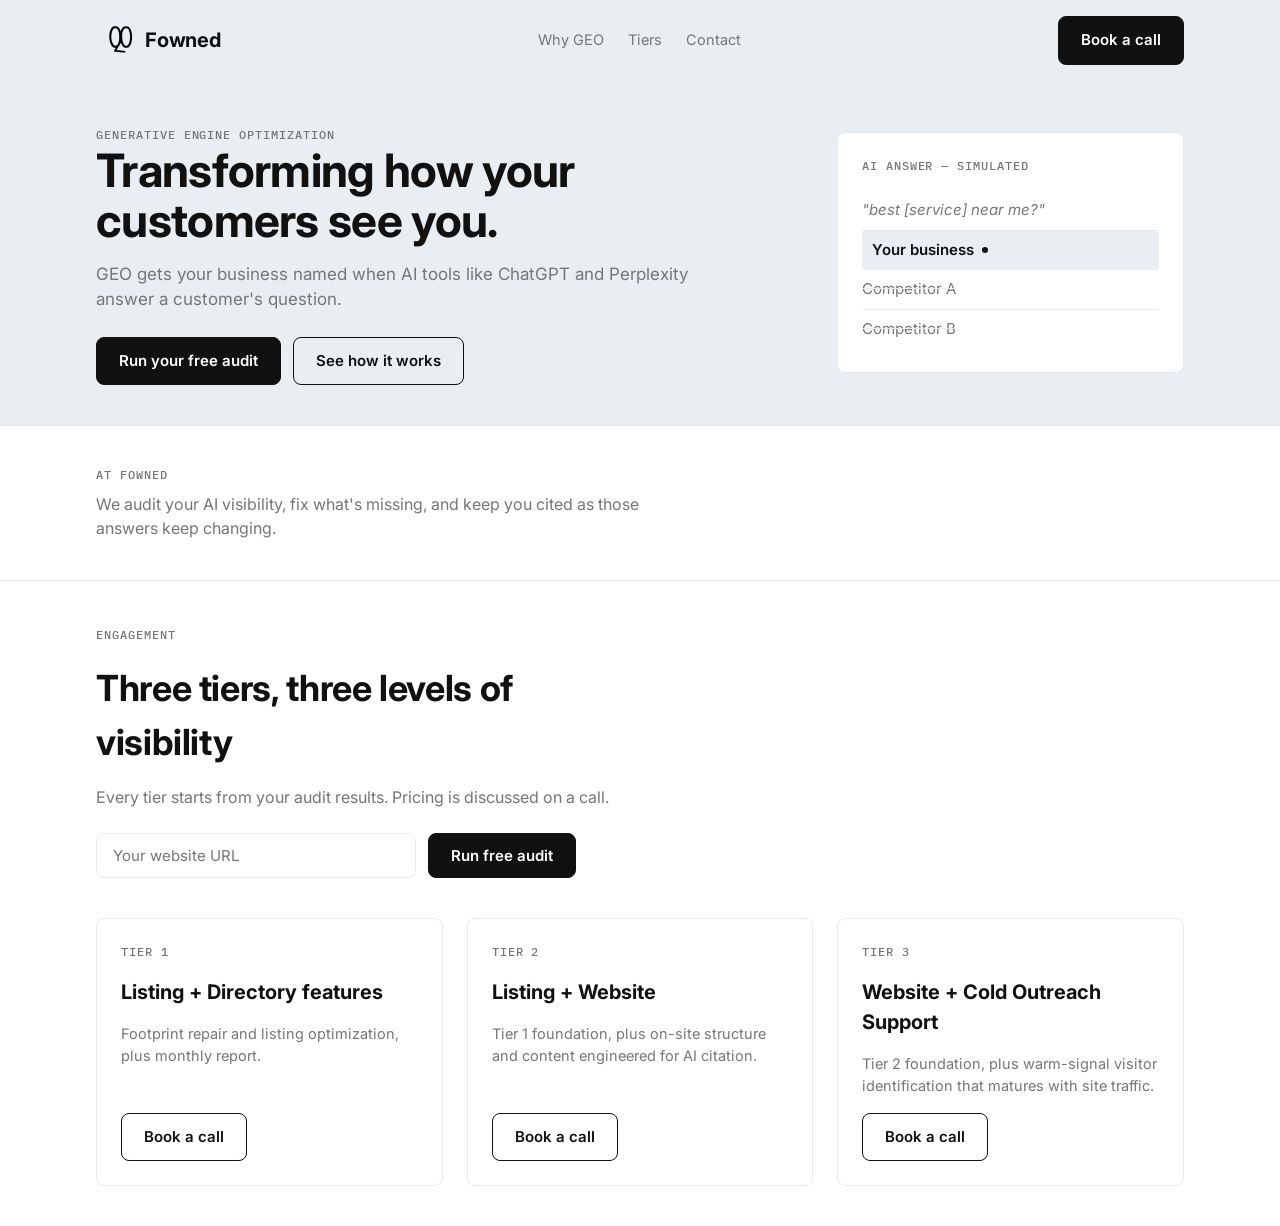
==== index.html @ 78d2b056 "Initial Fowned landing page build" ====
<!DOCTYPE html>
<html lang="en">
<head>
  <meta charset="UTF-8">
  <meta name="viewport" content="width=device-width, initial-scale=1.0">
  <title>Fowned — Transforming How Your Customers See You</title>

  <!-- Fonts: Inter does almost everything, Plex Mono is only for the
       small uppercase labels (see .label class in style.css) -->
  <link rel="preconnect" href="https://fonts.googleapis.com">
  <link href="https://fonts.googleapis.com/css2?family=Inter:wght@400;500;600;700&family=IBM+Plex+Mono:wght@500&display=swap" rel="stylesheet">

  <link rel="stylesheet" href="css/style.css">
</head>
<body>

  <!-- ==========================================================
       LOADING SCREEN
       Removed automatically by js/main.js once the page is ready.
       Replace the SVG below with your real logo file whenever you
       have it exported — for now it's a simple placeholder glasses
       mark matching the LinkedIn logo's line-art style.
       ========================================================== -->
  <div id="loader">
    <div class="loader-mark">
      <span class="logo-mark">
        <img src="images/fowned_logo.svg" alt="Fowned logo">
      </span>
    </div>
  </div>

  <!-- ==========================================================
       TOP BANNER = header/nav + hero, both on the blush background
       so it reads as one continuous band (like the LinkedIn cover).
       ========================================================== -->
  <div id="top-banner">

    <header>
      <div class="container">
        <nav>
          <div class="logo">
            <span class="logo-mark">
              <img src="images/fowned_logo.svg" alt="Fowned logo">
            </span>
            <span>Fowned</span>
          </div>

          <div class="nav-links">
            <a href="#why">Why GEO</a>
            <a href="#tiers">Tiers</a>
            <a href="#contact">Contact</a>
          </div>

          <a href="#audit" class="btn btn-primary">Book a call</a>
        </nav>
      </div>
    </header>

    <section id="banner">
      <div class="container">
        <div class="banner-grid">
    
          <div class="banner-inner">
            <span class="label">Generative Engine Optimization</span>
            <h1>Transforming how your customers see you.</h1>
            <p class="sub">
              GEO gets your business named when AI tools like ChatGPT and Perplexity
              answer a customer's question.
            </p>
    
            <div class="banner-ctas">
              <a href="#audit" class="btn btn-primary">Run your free audit</a>
              <a href="#why" class="btn btn-secondary">See how it works</a>
            </div>
          </div>
    
          <div class="banner-graphic">
            <div class="geo-card">
              <span class="label">AI answer — simulated</span>
              <p class="geo-line geo-query">"best [service] near me?"</p>
              <p class="geo-line geo-cited">Your business <span class="dot-blink"></span></p>
              <p class="geo-line geo-muted">Competitor A</p>
              <p class="geo-line geo-muted">Competitor B</p>
            </div>
          </div>
    
        </div>
      </div>
    </section>

  </div>
  <section id="what-we-do">
    <div class="container">
      <span class="label">At Fowned</span>
      <p>We audit your AI visibility, fix what's missing, and keep you cited as those answers keep changing.</p>
    </div>
  </section>
  <!-- end #top-banner -->

  <!-- Everything else (why-section, tiers, audit, FAQ, footer) goes here.
       Build it the same way: a <section id="..."> with a .container inside,
       styled with the same variables from style.css. -->

  <script src="js/main.js"></script>
</body>
</html>
<section id="tiers">
  <div class="container">

    <div class="section-head">
      <span class="label">Engagement</span>
      <h2>Three tiers, three levels of visibility</h2>
      <p class="sub">Every tier starts from your audit results. Pricing is discussed on a call.</p>
      <form class="audit-inline" onsubmit="event.preventDefault();">
        <input type="url" placeholder="Your website URL" required>
        <button type="submit" class="btn btn-primary">Run free audit</button>
      </form>
    </div>

    <div class="tier-grid">

      <div class="tier-card">
        <span class="label">Tier 1</span>
        <h3>Listing + Directory features</h3>
        <p>Footprint repair and listing optimization, plus monthly report.</p>
        <a href="#" class="btn btn-secondary">Book a call</a>
      </div>

      <div class="tier-card">
        <span class="label">Tier 2</span>
        <h3>Listing + Website</h3>
        <p>Tier 1 foundation, plus on-site structure and content engineered for AI citation.</p>
        <a href="#" class="btn btn-secondary">Book a call</a>
      </div>

      <div class="tier-card">
        <span class="label">Tier 3</span>
        <h3>Website + Cold Outreach Support</h3>
        <p>Tier 2 foundation, plus warm-signal visitor identification that matures with site traffic.</p>
        <a href="#" class="btn btn-secondary">Book a call</a>
      </div>

    </div>
  </div>
</section>
---- css/style.css ----
/* ==========================================================================
   FOWNED — DESIGN SYSTEM
   Edit the values in :root and the whole site updates. Don't hardcode
   colors/fonts anywhere else below — always reference these variables.
   ========================================================================== */

:root {
  /* --- Colors (5 total, on purpose — keep it this lean) --- */
  --color-black: #111111;       /* text, wordmark, buttons */
  --color-white: #ffffff;       /* primary background */
  --color-gray: #767676;        /* secondary/body-dim text */
  --color-hairline: #eaeaea;    /* borders, dividers, subtle fills */
  --color-blush: #e8eef2;       /* soft section background — matches the LinkedIn banner */

  /* --- Fonts ---
     Loaded via Google Fonts <link> in index.html <head>.
     Inter does all the work. Plex Mono is ONLY for tiny uppercase labels. */
  --font-sans: 'Inter', -apple-system, BlinkMacSystemFont, sans-serif;
  --font-mono: 'IBM Plex Mono', ui-monospace, monospace;

  /* --- Spacing scale — pick from these, don't invent new numbers --- */
  --space-xs: 16px;
  --space-sm: 24px;
  --space-md: 40px;
  --space-lg: 64px;
  --space-xl: 96px;

  /* --- Radius — one value, used everywhere --- */
  --radius: 8px;
}

/* ==========================================================================
   RESET / BASE
   ========================================================================== */

* {
  margin: 0;
  padding: 0;
  box-sizing: border-box;
}

html {
  scroll-behavior: smooth;
}

body {
  font-family: var(--font-sans);
  color: var(--color-black);
  background: var(--color-white);
  line-height: 1.5;
  -webkit-font-smoothing: antialiased;
}

a {
  color: inherit;
  text-decoration: none;
}

img {
  max-width: 100%;
  display: block;
}

.container {
  max-width: 1120px;
  margin: 0 auto;
  padding: 0 var(--space-xs);
}

/* Small uppercase mono label — use for eyebrows/tags only, never body text */
.label {
  font-family: var(--font-mono);
  font-size: 12px;
  font-weight: 500;
  text-transform: uppercase;
  letter-spacing: 0.08em;
  color: var(--color-gray);
}

.btn {
  display: inline-flex;
  align-items: center;
  gap: 8px;
  font-family: var(--font-sans);
  font-weight: 600;
  font-size: 15px;
  padding: 12px 22px;
  border-radius: var(--radius);
  border: 1px solid var(--color-black);
  cursor: pointer;
  transition: background 0.15s ease, color 0.15s ease;
}

.btn-primary {
  background: var(--color-black);
  color: var(--color-white);
}
.btn-primary:hover {
  background: #2a2a2a;
}

.btn-secondary {
  background: transparent;
  color: var(--color-black);
}
.btn-secondary:hover {
  background: var(--color-hairline);
}

/* ==========================================================================
   LOADING SCREEN
   Full-screen overlay shown on first paint, removed once the page (and a
   minimum display time) have both finished. See js/main.js for the timing
   logic — edit MIN_DISPLAY_MS there to make it longer/shorter.
   ========================================================================== */

#loader {
  position: fixed;
  inset: 0;
  z-index: 999;
  display: flex;
  align-items: center;
  justify-content: center;
  background: var(--color-white);
  transition: opacity 0.5s ease, visibility 0.5s ease;
}

/* Added by JS once loading is done — fades the whole screen out */
#loader.is-hidden {
  opacity: 0;
  visibility: hidden;
  pointer-events: none;
}

.loader-mark {
  width: 100px;
  height: 100px;
  /* subtle pulse while it's on screen */
  animation: pulse 1.1s ease-in-out infinite;
}

.loader-mark svg {
  width: 100%;
  height: 100%;
  stroke: var(--color-black);
}

@keyframes pulse {
  0%, 100% { opacity: 1; transform: scale(1); }
  50% { opacity: 0.55; transform: scale(0.92); }
}

@media (prefers-reduced-motion: reduce) {
  .loader-mark { animation: none; }
}


/* Header/top banner section */
#top-banner {
  background: var(--color-blush);
}

header {
  padding: var(--space-xs) 0;
}

nav {
  display: flex;
  align-items: center;
  justify-content: space-between;
}

.logo {
  display: flex;
  align-items: center;
  gap: 1px;
  font-weight: 700;
  font-size: 20px;
  letter-spacing: -0.01em;
}

.logo-mark {
  width: 48px;
  height: 48px;
}
.logo-mark svg {
  width: 100%;
  height: 100%;
  stroke: var(--color-black);
}
.logo-mark img {
  width: 100%;
  height: 100%;
  object-fit: contain;
}

.nav-links {
  display: flex;
  align-items: center;
  gap: var(--space-sm);
  font-size: 14.5px;
  color: var(--color-gray);
}

.nav-links a:hover {
  color: var(--color-black);
}

/* Hide nav links + show a hamburger below this width.
   No hamburger behavior wired up yet — that's a good next step
   once this section is in place. */
@media (max-width: 760px) {
  .nav-links { display: none; }
}

/* ==========================================================================
   BANNER / HERO
   The main "cover" area — blush background continues from the header,
   this is the section people see first.
   ========================================================================== */

   #banner {
    padding: var(--space-md) 0 var(--space-md);
  }
  
  .banner-grid {
    display: grid;
    grid-template-columns: 1.3fr 0.7fr;
    gap: var(--space-xl);
    align-items: center;
  }
  
  #banner h1 {
    font-size: clamp(32px, 4.5vw, 46px);
    font-weight: 700;
    line-height: 1.1;
    letter-spacing: -0.015em;
    margin-bottom: var(--space-xs);
  }
  
  #banner .sub {
    font-size: 17px;
    color: var(--color-gray);
    margin-bottom: var(--space-sm);
  }

  #what-we-do {
    padding: var(--space-md) 0;
    border-top: 1px solid var(--color-hairline);
    border-bottom: 1px solid var(--color-hairline);
  }
  
  #what-we-do .label {
    display: block;
    margin-bottom: 8px;
  }
  
  #what-we-do p {
    font-size: 16px;
    color: var(--color-gray);
    max-width: 560px;
  }
  
  .banner-ctas {
    display: flex;
    gap: 12px;
    flex-wrap: wrap;
  }
  
  /* --- Graphic placeholder --- */
  .geo-card {
    background: var(--color-white);
    border: 1px solid var(--color-hairline);
    border-radius: var(--radius);
    padding: var(--space-sm);
  }
  
  .geo-card .label {
    display: block;
    margin-bottom: var(--space-xs);
  }
  
  .geo-line {
    font-size: 15px;
    padding: 8px 0;
    border-bottom: 1px solid var(--color-hairline);
  }
  .geo-line:last-child {
    border-bottom: none;
  }
  
  .geo-query {
    color: var(--color-gray);
    font-style: italic;
  }
  
  .geo-cited {
    font-weight: 600;
    background: var(--color-blush);
    padding: 8px 10px;
    border-radius: 4px;
    display: flex;
    align-items: center;
    gap: 8px;
  }
  
  .geo-muted {
    color: var(--color-gray);
    text-decoration: line-through;
    text-decoration-color: var(--color-hairline);
  }
  
  .dot-blink {
    width: 6px;
    height: 6px;
    border-radius: 50%;
    background: var(--color-black);
    animation: blink 1.4s ease-in-out infinite;
  }
  
  @keyframes blink {
    0%, 100% { opacity: 1; }
    50% { opacity: 0.25; }
  }
  
  @media (prefers-reduced-motion: reduce) {
    .dot-blink { animation: none; }
  }
  
  /* Stack to one column, graphic below text, on smaller screens */
  @media (max-width: 940px) {
    .banner-grid {
      grid-template-columns: 1fr;
    }
  }
  
  @media (max-width: 760px) {
    #banner { padding: var(--space-md) 0 var(--space-lg); }
  }
/* ==========================================================================
   TIERS
   ========================================================================== */

   #tiers {
    padding: var(--space-md) 0;
  }
  
  .section-head {
    max-width: 560px;
    margin-bottom: var(--space-md);
  }
  
  .section-head h2 {
    font-size: clamp(26px, 3.5vw, 36px);
    font-weight: 700;
    letter-spacing: -0.01em;
    margin: var(--space-xs) 0 var(--space-xs);
  }
  
  .section-head .sub {
    color: var(--color-gray);
    font-size: 16px;
  }

  .audit-inline {
    display: flex;
    gap: 12px;
    margin-top: var(--space-sm);
    max-width: 480px;
  }
  
  .audit-inline input {
    flex: 1;
    font-family: var(--font-sans);
    font-size: 15px;
    padding: 12px 16px;
    border: 1px solid var(--color-hairline);
    border-radius: var(--radius);
    background: var(--color-white);
    color: var(--color-black);
  }
  
  .audit-inline input::placeholder {
    color: var(--color-gray);
  }
  
  .audit-inline input:focus-visible {
    outline: 2px solid var(--color-black);
    outline-offset: 1px;
  }
  
  .audit-inline .btn {
    white-space: nowrap;
  }
  
  @media (max-width: 600px) {
    .audit-inline {
      flex-direction: column;
    }
  }
  
  .tier-grid {
    display: grid;
    grid-template-columns: repeat(3, 1fr);
    gap: var(--space-sm);
  }
  
  .tier-card {
    border: 1px solid var(--color-hairline);
    border-radius: var(--radius);
    padding: var(--space-sm);
    display: flex;
    flex-direction: column;
    gap: var(--space-xs);
  }

  .tier-card h3 {
    font-size: 20px;
    font-weight: 700;
  }
  
  .tier-card p {
    color: var(--color-gray);
    font-size: 14.5px;
    flex-grow: 1;
  }
  
  .tier-card .btn {
    align-self: flex-start;
  } 
  
  /* Stack to one column below 940px */
  @media (max-width: 940px) {
    .tier-grid {
      grid-template-columns: 1fr;
    }
  }
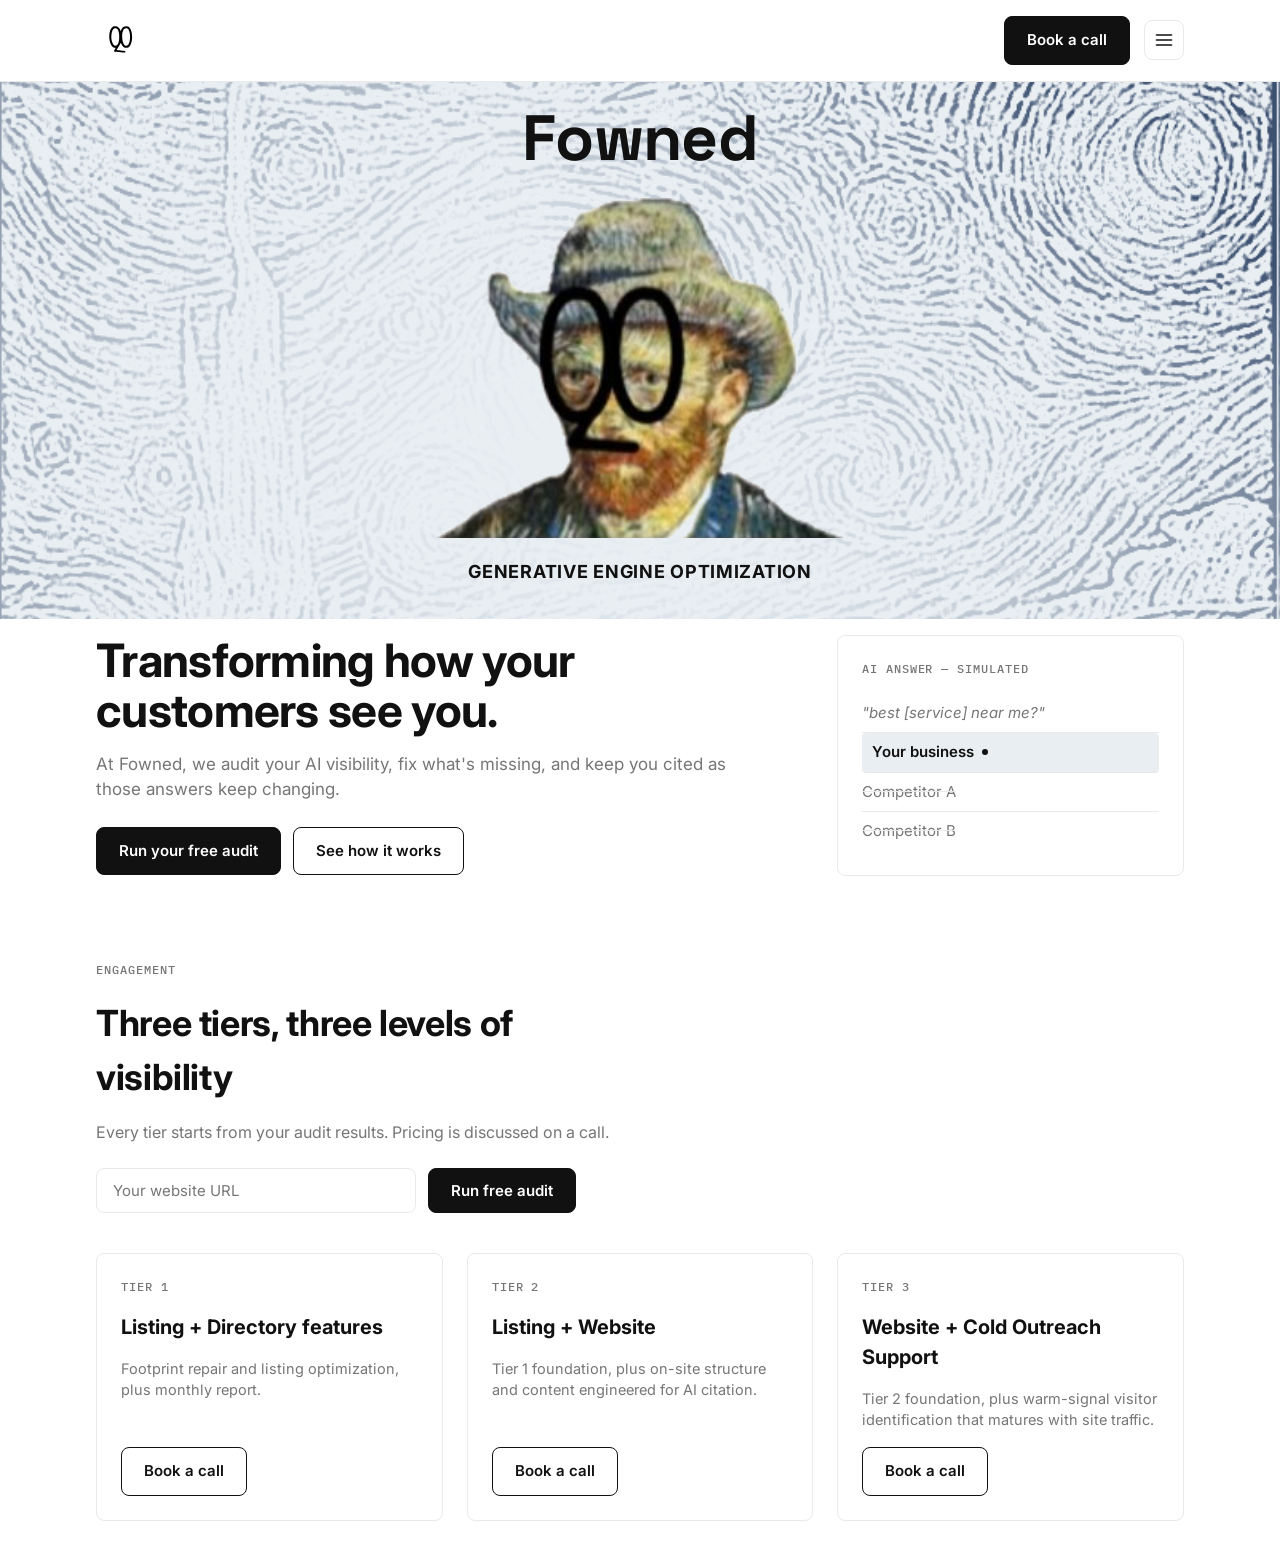
==== commit 61bd83e2: "Restructure banner: centered brand stack, hamburger nav, abstracted swirl background" ====
--- a/index.html
+++ b/index.html
@@ -8,19 +8,13 @@
   <!-- Fonts: Inter does almost everything, Plex Mono is only for the
        small uppercase labels (see .label class in style.css) -->
   <link rel="preconnect" href="https://fonts.googleapis.com">
-  <link href="https://fonts.googleapis.com/css2?family=Inter:wght@400;500;600;700&family=IBM+Plex+Mono:wght@500&display=swap" rel="stylesheet">
+  <link href="https://fonts.googleapis.com/css2?family=Inter:wght@400;500;600;700;800&family=IBM+Plex+Mono:wght@500&family=Space+Grotesk:wght@700&display=swap" rel="stylesheet">
 
   <link rel="stylesheet" href="css/style.css">
 </head>
 <body>
 
-  <!-- ==========================================================
-       LOADING SCREEN
-       Removed automatically by js/main.js once the page is ready.
-       Replace the SVG below with your real logo file whenever you
-       have it exported — for now it's a simple placeholder glasses
-       mark matching the LinkedIn logo's line-art style.
-       ========================================================== -->
+  <!-- LOADING SCREEN -->
   <div id="loader">
     <div class="loader-mark">
       <span class="logo-mark">
@@ -29,10 +23,7 @@
     </div>
   </div>
 
-  <!-- ==========================================================
-       TOP BANNER = header/nav + hero, both on the blush background
-       so it reads as one continuous band (like the LinkedIn cover).
-       ========================================================== -->
+  <!--TOP BANNER -->
   <div id="top-banner">
 
     <header>
@@ -42,64 +33,71 @@
             <span class="logo-mark">
               <img src="images/fowned_logo.svg" alt="Fowned logo">
             </span>
-            <span>Fowned</span>
           </div>
-
-          <div class="nav-links">
-            <a href="#why">Why GEO</a>
-            <a href="#tiers">Tiers</a>
-            <a href="#contact">Contact</a>
+        
+          <div class="nav-right">
+            <a href="#audit" class="btn btn-primary">Book a call</a>
+            <button class="menu-toggle" id="menuToggle" aria-label="Open menu" aria-expanded="false">
+              <svg viewBox="0 0 24 24" fill="none" xmlns="http://www.w3.org/2000/svg">
+                <line x1="3" y1="6" x2="21" y2="6" stroke="currentColor" stroke-width="2" stroke-linecap="round"/>
+                <line x1="3" y1="12" x2="21" y2="12" stroke="currentColor" stroke-width="2" stroke-linecap="round"/>
+                <line x1="3" y1="18" x2="21" y2="18" stroke="currentColor" stroke-width="2" stroke-linecap="round"/>
+              </svg>
+            </button>
           </div>
-
-          <a href="#audit" class="btn btn-primary">Book a call</a>
         </nav>
+        
+        <div class="menu-panel" id="menuPanel">
+          <a href="#why">Why GEO</a>
+          <a href="#tiers">Outcomes</a>
+          <a href="#faq">Contact</a>
+        </div>
       </div>
     </header>
 
-    <section id="banner">
-      <div class="container">
-        <div class="banner-grid">
-    
-          <div class="banner-inner">
-            <span class="label">Generative Engine Optimization</span>
-            <h1>Transforming how your customers see you.</h1>
-            <p class="sub">
-              GEO gets your business named when AI tools like ChatGPT and Perplexity
-              answer a customer's question.
-            </p>
-    
-            <div class="banner-ctas">
-              <a href="#audit" class="btn btn-primary">Run your free audit</a>
-              <a href="#why" class="btn btn-secondary">See how it works</a>
-            </div>
-          </div>
-    
-          <div class="banner-graphic">
-            <div class="geo-card">
-              <span class="label">AI answer — simulated</span>
-              <p class="geo-line geo-query">"best [service] near me?"</p>
-              <p class="geo-line geo-cited">Your business <span class="dot-blink"></span></p>
-              <p class="geo-line geo-muted">Competitor A</p>
-              <p class="geo-line geo-muted">Competitor B</p>
-            </div>
-          </div>
-    
-        </div>
+    <div class="container">
+      <div class="brand-stack">
+        <h2 class="brand-name">Fowned</h2>
+        <img src="images/fowned-portrait-transparent.png" alt="Fowned" class="brand-portrait">
+        <span class="brand-tag">Generative Engine Optimization</span>
       </div>
-    </section>
+    </div>
 
   </div>
-  <section id="what-we-do">
+
+  <section id="banner">
     <div class="container">
-      <span class="label">At Fowned</span>
-      <p>We audit your AI visibility, fix what's missing, and keep you cited as those answers keep changing.</p>
+      <div class="banner-grid">
+  
+        <div class="banner-inner">
+          <h1>Transforming how your customers see you.</h1>
+          <p class="sub">
+            At Fowned, we audit your AI visibility, fix what's missing, and keep you cited as those answers keep changing.
+          </p>
+  
+          <div class="banner-ctas">
+            <a href="#audit" class="btn btn-primary">Run your free audit</a>
+            <a href="#why" class="btn btn-secondary">See how it works</a>
+          </div>
+        </div>
+  
+        <div class="banner-graphic">
+          <div class="geo-card">
+            <span class="label">AI answer — simulated</span>
+            <p class="geo-line geo-query">"best [service] near me?"</p>
+            <p class="geo-line geo-cited">Your business <span class="dot-blink"></span></p>
+            <p class="geo-line geo-muted">Competitor A</p>
+            <p class="geo-line geo-muted">Competitor B</p>
+          </div>
+        </div>
+  
+      </div>
     </div>
   </section>
+
   <!-- end #top-banner -->
 
-  <!-- Everything else (why-section, tiers, audit, FAQ, footer) goes here.
-       Build it the same way: a <section id="..."> with a .container inside,
-       styled with the same variables from style.css. -->
+  <!-- Everything else (why-section, tiers, audit, FAQ, footer) -->
 
   <script src="js/main.js"></script>
 </body>
--- a/css/style.css
+++ b/css/style.css
@@ -157,17 +157,26 @@
 
 /* Header/top banner section */
 #top-banner {
-  background: var(--color-blush);
-}
+  background: var(--color-blush) url('../images/starry-lineart-final.png') center top / cover no-repeat;
+  position: relative;
+  overflow: hidden;
+}
+
 
 header {
+  position: sticky;
+  top: 0;
+  z-index: 100;
+  background: var(--color-white);
   padding: var(--space-xs) 0;
+  border-bottom: 1px solid var(--color-hairline);
 }
 
 nav {
   display: flex;
   align-items: center;
   justify-content: space-between;
+  flex-wrap: nowrap;
 }
 
 .logo {
@@ -194,23 +203,53 @@
   object-fit: contain;
 }
 
-.nav-links {
+.nav-right {
   display: flex;
   align-items: center;
-  gap: var(--space-sm);
-  font-size: 14.5px;
-  color: var(--color-gray);
-}
-
-.nav-links a:hover {
+  gap: 14px;
+}
+
+.menu-toggle {
+  display: flex;
+  align-items: center;
+  justify-content: center;
+  width: 40px;
+  height: 40px;
+  padding: 0;
+  background: transparent;
+  border: 1px solid var(--color-hairline);
+  border-radius: var(--radius);
   color: var(--color-black);
-}
-
-/* Hide nav links + show a hamburger below this width.
-   No hamburger behavior wired up yet — that's a good next step
-   once this section is in place. */
-@media (max-width: 760px) {
-  .nav-links { display: none; }
+  cursor: pointer;
+}
+
+.menu-toggle svg {
+  width: 20px;
+  height: 20px;
+}
+
+.menu-panel {
+  display: none;
+  flex-direction: column;
+  gap: 4px;
+  padding: var(--space-xs) 0 var(--space-sm);
+  border-top: 1px solid var(--color-hairline);
+  margin-top: 4px;
+}
+
+.menu-panel.is-open {
+  display: flex;
+}
+
+.menu-panel a {
+  padding: 10px 8px;
+  font-size: 15px;
+  color: var(--color-black);
+  border-radius: 6px;
+}
+
+.menu-panel a:hover {
+  background: var(--color-hairline);
 }
 
 /* ==========================================================================
@@ -220,7 +259,7 @@
    ========================================================================== */
 
    #banner {
-    padding: var(--space-md) 0 var(--space-md);
+    padding: var(--space-xs) 0 var(--space-md);
   }
   
   .banner-grid {
@@ -265,6 +304,71 @@
     display: flex;
     gap: 12px;
     flex-wrap: wrap;
+  }
+
+  .brand-text {
+    display: flex;
+    flex-direction: column;
+    max-width: 520px;
+  }
+
+  .brand-row {
+    display: flex;
+    align-items: center;
+    justify-content: space-between;
+    padding: var(--space-lg) 0 var(--space-md);
+    overflow: hidden;
+  }
+  
+  .brand-stack {
+    display: flex;
+    flex-direction: column;
+    align-items: center;
+    text-align: center;
+    padding: var(--space-sm) 0 var(--space-sm);
+  }
+  
+  .brand-name {
+    font-family: 'Space Grotesk', sans-serif;
+    font-weight: 700;
+    font-size: clamp(48px, 5vw, 64px);
+    letter-spacing: -0.01em;
+    line-height: 1;
+    color: var(--color-black);
+    margin: 0 0 28px;
+  }
+  
+  .brand-portrait {
+    height: clamp(240px, 28vw, 340px);
+    width: auto;
+    display: block;
+    margin-bottom: 20px;
+  }
+  
+  .brand-tag {
+    font-family: var(--font-sans);
+    font-weight: 700;
+    font-size: 18px;
+    text-transform: uppercase;
+    letter-spacing: 0.04em;
+    color: var(--color-black);
+    margin-bottom: 10px;
+  }
+  
+  .brand-sub {
+    font-size: 14.5px;
+    font-weight: 400;
+    line-height: 1.6;
+    color: var(--color-gray);
+    max-width: 460px;
+  }
+  
+  @media (max-width: 760px) {
+    .brand-row {
+      flex-direction: column;
+      gap: var(--space-sm);
+      text-align: center;
+    }
   }
   
   /* --- Graphic placeholder --- */
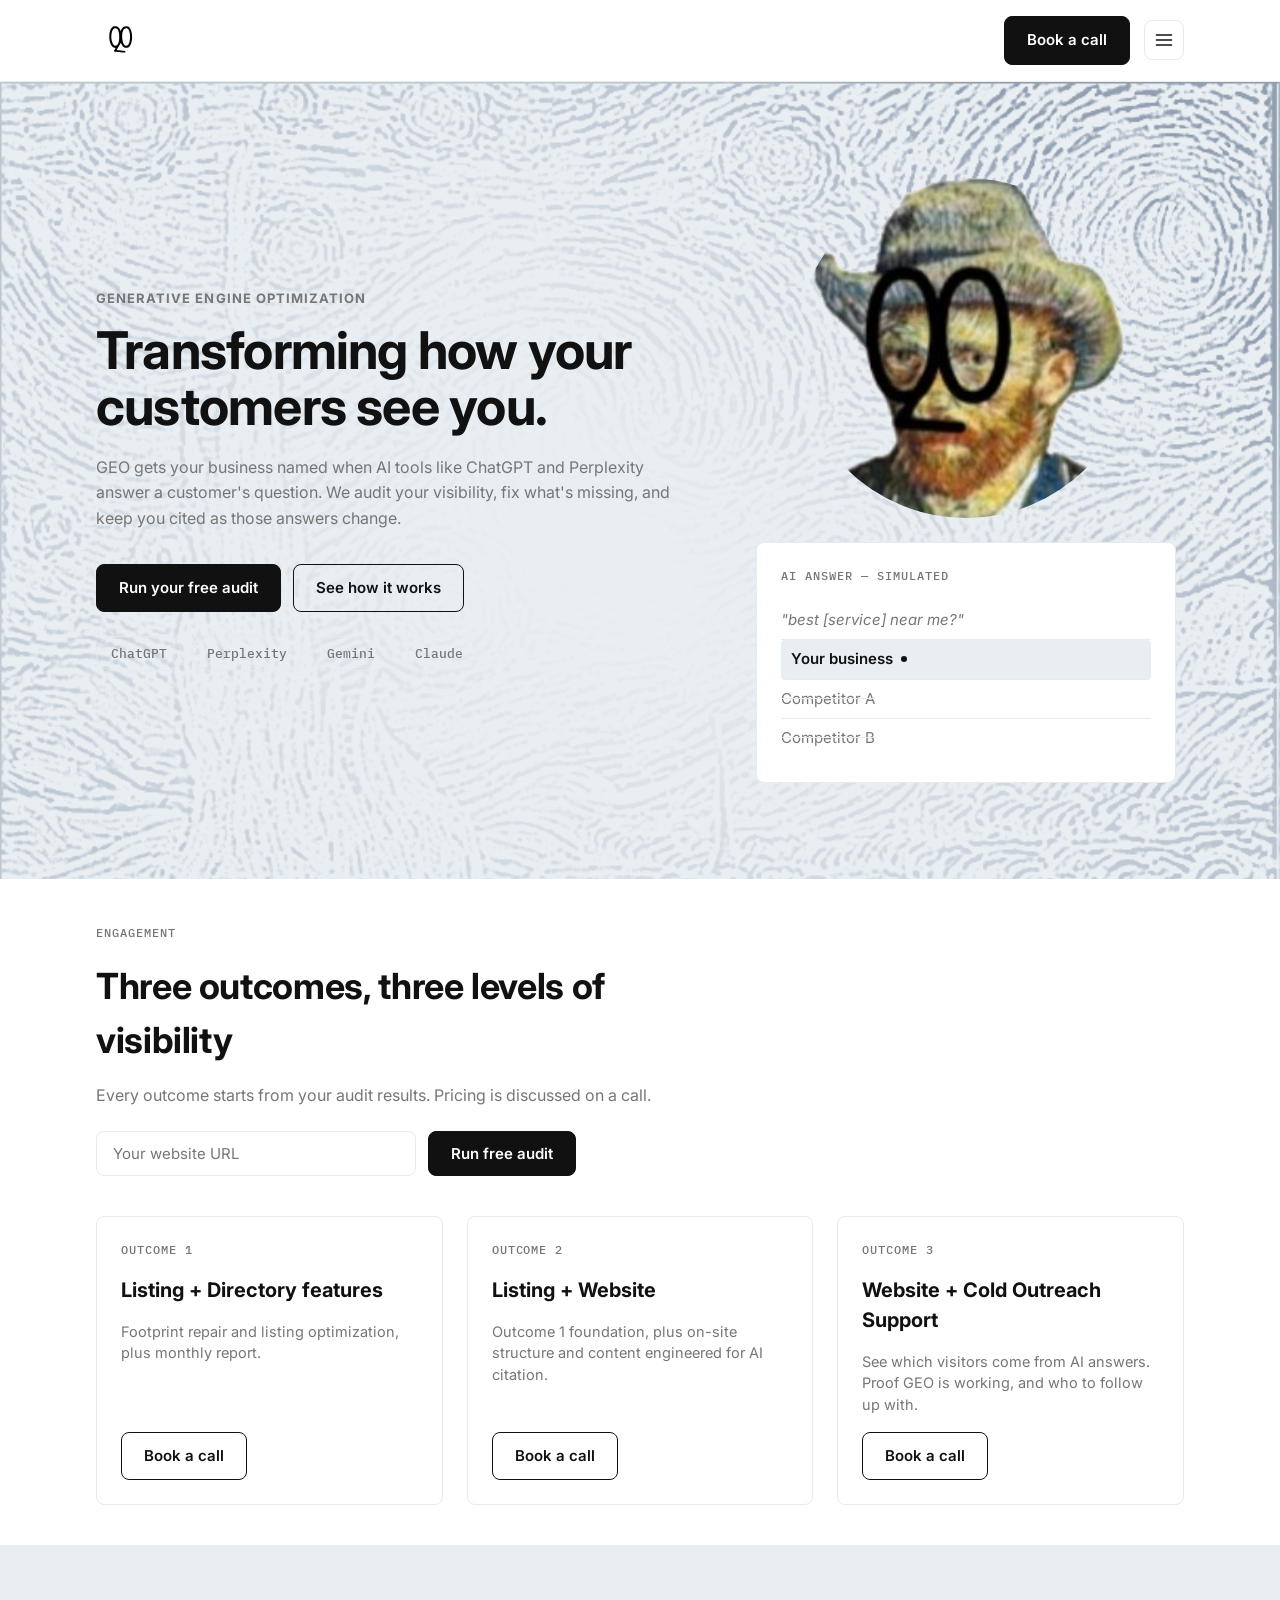
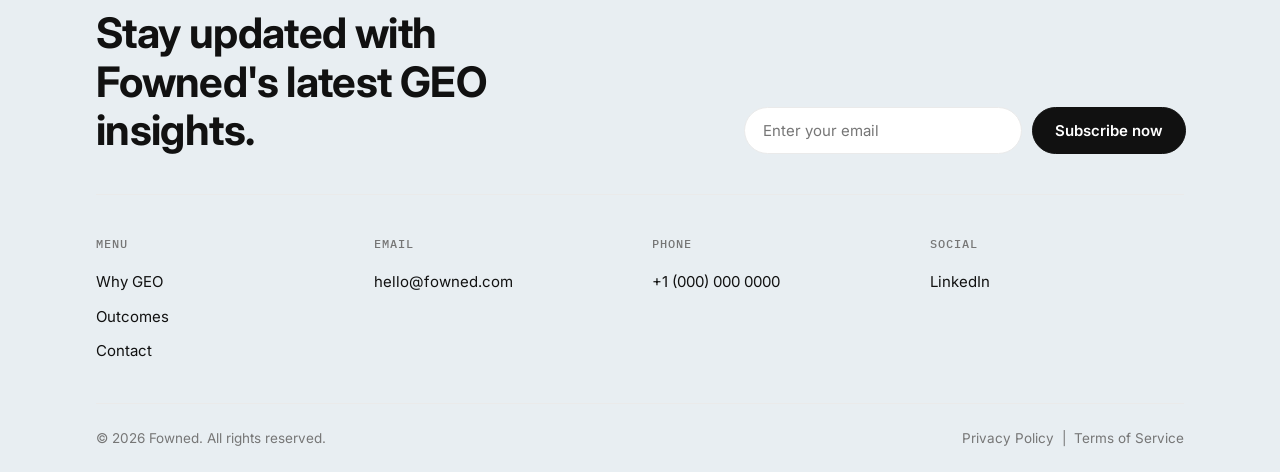
==== commit a0358ad9: "Simplify hero (single section), tone down background, update tier 3 copy, add contact section, add A" ====
--- a/index.html
+++ b/index.html
@@ -24,73 +24,59 @@
   </div>
 
   <!--TOP BANNER -->
-  <div id="top-banner">
-
-    <header>
-      <div class="container">
-        <nav>
-          <div class="logo">
-            <span class="logo-mark">
-              <img src="images/fowned_logo.svg" alt="Fowned logo">
-            </span>
-          </div>
-        
-          <div class="nav-right">
-            <a href="#audit" class="btn btn-primary">Book a call</a>
-            <button class="menu-toggle" id="menuToggle" aria-label="Open menu" aria-expanded="false">
-              <svg viewBox="0 0 24 24" fill="none" xmlns="http://www.w3.org/2000/svg">
-                <line x1="3" y1="6" x2="21" y2="6" stroke="currentColor" stroke-width="2" stroke-linecap="round"/>
-                <line x1="3" y1="12" x2="21" y2="12" stroke="currentColor" stroke-width="2" stroke-linecap="round"/>
-                <line x1="3" y1="18" x2="21" y2="18" stroke="currentColor" stroke-width="2" stroke-linecap="round"/>
-              </svg>
-            </button>
-          </div>
-        </nav>
-        
-        <div class="menu-panel" id="menuPanel">
-          <a href="#why">Why GEO</a>
-          <a href="#tiers">Outcomes</a>
-          <a href="#faq">Contact</a>
+  <header>
+    <div class="container">
+      <nav>
+        <div class="logo">
+          <span class="logo-mark">
+            <img src="images/fowned_logo.svg" alt="Fowned logo">
+          </span>
+        </div>
+        <div class="nav-right">
+          <a href="#audit" class="btn btn-primary">Book a call</a>
+          <button class="menu-toggle" id="menuToggle" aria-label="Open menu" aria-expanded="false">
+            <svg viewBox="0 0 24 24" fill="none" xmlns="http://www.w3.org/2000/svg">
+              <line x1="3" y1="6" x2="21" y2="6" stroke="currentColor" stroke-width="2" stroke-linecap="round"/>
+              <line x1="3" y1="12" x2="21" y2="12" stroke="currentColor" stroke-width="2" stroke-linecap="round"/>
+              <line x1="3" y1="18" x2="21" y2="18" stroke="currentColor" stroke-width="2" stroke-linecap="round"/>
+            </svg>
+          </button>
+        </div>
+      </nav>
+      <div class="menu-panel" id="menuPanel">
+        <a href="#why">Why GEO</a>
+        <a href="#tiers">Outcomes</a>
+        <a href="#contact">Contact</a>
+      </div>
+    </div>
+  </header>
+  
+  <section id="hero">
+    <div class="container hero-grid">
+      <div class="hero-text">
+        <span class="brand-tag">Generative Engine Optimization</span>
+        <h1>Transforming how your customers see you.</h1>
+        <p class="hero-sub">GEO gets your business named when AI tools like ChatGPT and Perplexity answer a customer's question. We audit your visibility, fix what's missing, and keep you cited as those answers change.</p>
+        <div class="hero-ctas">
+          <a href="#audit" class="btn btn-primary">Run your free audit</a>
+          <a href="#why" class="btn btn-secondary">See how it works</a>
+        </div>
+        <div class="ai-badges">
+          <span class="ai-badge">ChatGPT</span>
+          <span class="ai-badge">Perplexity</span>
+          <span class="ai-badge">Gemini</span>
+          <span class="ai-badge">Claude</span>
         </div>
       </div>
-    </header>
-
-    <div class="container">
-      <div class="brand-stack">
-        <h2 class="brand-name">Fowned</h2>
-        <img src="images/fowned-portrait-transparent.png" alt="Fowned" class="brand-portrait">
-        <span class="brand-tag">Generative Engine Optimization</span>
-      </div>
-    </div>
-
-  </div>
-
-  <section id="banner">
-    <div class="container">
-      <div class="banner-grid">
-  
-        <div class="banner-inner">
-          <h1>Transforming how your customers see you.</h1>
-          <p class="sub">
-            At Fowned, we audit your AI visibility, fix what's missing, and keep you cited as those answers keep changing.
-          </p>
-  
-          <div class="banner-ctas">
-            <a href="#audit" class="btn btn-primary">Run your free audit</a>
-            <a href="#why" class="btn btn-secondary">See how it works</a>
-          </div>
+      <div class="hero-visual">
+        <img src="images/fowned-portrait-transparent.png" alt="Fowned" class="hero-portrait">
+        <div class="geo-card">
+          <span class="label">AI answer — simulated</span>
+          <p class="geo-line geo-query">"best [service] near me?"</p>
+          <p class="geo-line geo-cited">Your business <span class="dot-blink"></span></p>
+          <p class="geo-line geo-muted">Competitor A</p>
+          <p class="geo-line geo-muted">Competitor B</p>
         </div>
-  
-        <div class="banner-graphic">
-          <div class="geo-card">
-            <span class="label">AI answer — simulated</span>
-            <p class="geo-line geo-query">"best [service] near me?"</p>
-            <p class="geo-line geo-cited">Your business <span class="dot-blink"></span></p>
-            <p class="geo-line geo-muted">Competitor A</p>
-            <p class="geo-line geo-muted">Competitor B</p>
-          </div>
-        </div>
-  
       </div>
     </div>
   </section>
@@ -99,16 +85,13 @@
 
   <!-- Everything else (why-section, tiers, audit, FAQ, footer) -->
 
-  <script src="js/main.js"></script>
-</body>
-</html>
 <section id="tiers">
   <div class="container">
 
     <div class="section-head">
       <span class="label">Engagement</span>
-      <h2>Three tiers, three levels of visibility</h2>
-      <p class="sub">Every tier starts from your audit results. Pricing is discussed on a call.</p>
+      <h2>Three outcomes, three levels of visibility</h2>
+      <p class="sub">Every outcome starts from your audit results. Pricing is discussed on a call.</p>
       <form class="audit-inline" onsubmit="event.preventDefault();">
         <input type="url" placeholder="Your website URL" required>
         <button type="submit" class="btn btn-primary">Run free audit</button>
@@ -118,26 +101,77 @@
     <div class="tier-grid">
 
       <div class="tier-card">
-        <span class="label">Tier 1</span>
+        <span class="label">Outcome 1</span>
         <h3>Listing + Directory features</h3>
         <p>Footprint repair and listing optimization, plus monthly report.</p>
         <a href="#" class="btn btn-secondary">Book a call</a>
       </div>
 
       <div class="tier-card">
-        <span class="label">Tier 2</span>
+        <span class="label">Outcome 2</span>
         <h3>Listing + Website</h3>
-        <p>Tier 1 foundation, plus on-site structure and content engineered for AI citation.</p>
+        <p>Outcome 1 foundation, plus on-site structure and content engineered for AI citation.</p>
         <a href="#" class="btn btn-secondary">Book a call</a>
       </div>
 
       <div class="tier-card">
-        <span class="label">Tier 3</span>
+        <span class="label">Outcome 3</span>
         <h3>Website + Cold Outreach Support</h3>
-        <p>Tier 2 foundation, plus warm-signal visitor identification that matures with site traffic.</p>
+        <p>See which visitors come from AI answers. Proof GEO is working, and who to follow up with.</p>
         <a href="#" class="btn btn-secondary">Book a call</a>
       </div>
 
     </div>
   </div>
 </section>   
+
+<footer id="contact">
+  <div class="container">
+
+    <div class="contact-top">
+      <h2>Stay updated with Fowned's latest GEO insights.</h2>
+      <form class="subscribe-form" onsubmit="event.preventDefault();">
+        <input type="email" placeholder="Enter your email" required>
+        <button type="submit" class="btn btn-primary">Subscribe now</button>
+      </form>
+    </div>
+
+    <div class="contact-grid">
+      <div class="contact-col">
+        <span class="label">Menu</span>
+        <a href="#why">Why GEO</a>
+        <a href="#tiers">Outcomes</a>
+        <a href="#contact">Contact</a>
+      </div>
+
+      <div class="contact-col">
+        <span class="label">Email</span>
+        <a href="mailto:hello@fowned.com">hello@fowned.com</a>
+      </div>
+
+      <div class="contact-col">
+        <span class="label">Phone</span>
+        <a href="tel:+10000000000">+1 (000) 000 0000</a>
+      </div>
+
+      <div class="contact-col">
+        <span class="label">Social</span>
+        <a href="#" aria-label="LinkedIn">LinkedIn</a>
+      </div>
+    </div>
+
+    <div class="contact-bottom">
+      <span>© 2026 Fowned. All rights reserved.</span>
+      <div class="contact-legal">
+        <a href="#">Privacy Policy</a>
+        <span>|</span>
+        <a href="#">Terms of Service</a>
+      </div>
+    </div>
+
+  </div>
+</footer>
+
+<script src="js/main.js"></script>
+</body>
+</html>
--- a/css/style.css
+++ b/css/style.css
@@ -257,118 +257,124 @@
    The main "cover" area — blush background continues from the header,
    this is the section people see first.
    ========================================================================== */
-
-   #banner {
-    padding: var(--space-xs) 0 var(--space-md);
-  }
-  
-  .banner-grid {
+ 
+  
+   #hero {
+    background: var(--color-blush);
+    position: relative;
+    overflow: hidden;
+    padding: var(--space-xl) 0;
+  }
+  
+  #hero::before {
+    content: "";
+    position: absolute;
+    inset: 0;
+    background: url('../images/starry-lineart-final.png') center top / cover no-repeat;
+    opacity: 0.5;
+    z-index: 0;
+  }
+  
+  .hero-grid {
+    position: relative;
+    z-index: 1;
     display: grid;
-    grid-template-columns: 1.3fr 0.7fr;
-    gap: var(--space-xl);
+    grid-template-columns: 1.15fr 0.85fr;
+    gap: var(--space-lg);
     align-items: center;
   }
   
-  #banner h1 {
-    font-size: clamp(32px, 4.5vw, 46px);
+  .hero-text .brand-tag {
+    display: block;
+    font-family: var(--font-sans);
     font-weight: 700;
-    line-height: 1.1;
+    font-size: 13px;
+    text-transform: uppercase;
+    letter-spacing: 0.08em;
+    color: var(--color-gray);
+    margin-bottom: 14px;
+  }
+  
+  .hero-text h1 {
+    font-size: clamp(34px, 4.2vw, 52px);
+    font-weight: 700;
+    line-height: 1.08;
     letter-spacing: -0.015em;
-    margin-bottom: var(--space-xs);
-  }
-  
-  #banner .sub {
-    font-size: 17px;
-    color: var(--color-gray);
-    margin-bottom: var(--space-sm);
-  }
-
-  #what-we-do {
-    padding: var(--space-md) 0;
-    border-top: 1px solid var(--color-hairline);
-    border-bottom: 1px solid var(--color-hairline);
-  }
-  
-  #what-we-do .label {
-    display: block;
-    margin-bottom: 8px;
-  }
-  
-  #what-we-do p {
+    margin-bottom: 20px;
+    max-width: 640px;
+  }
+  
+  .hero-sub {
     font-size: 16px;
-    color: var(--color-gray);
-    max-width: 560px;
-  }
-  
-  .banner-ctas {
+    line-height: 1.6;
+    color: var(--color-gray);
+    max-width: 580px;
+    margin-bottom: 32px;
+  }
+
+  .hero-visual {
+    display: flex;
+    flex-direction: column;
+    align-items: center;
+    gap: var(--space-sm);
+  }
+  
+  
+  .hero-ctas {
     display: flex;
     gap: 12px;
     flex-wrap: wrap;
   }
-
-  .brand-text {
-    display: flex;
-    flex-direction: column;
-    max-width: 520px;
-  }
-
-  .brand-row {
-    display: flex;
-    align-items: center;
-    justify-content: space-between;
-    padding: var(--space-lg) 0 var(--space-md);
-    overflow: hidden;
-  }
-  
-  .brand-stack {
+  
+  .hero-visual {
     display: flex;
     flex-direction: column;
     align-items: center;
-    text-align: center;
-    padding: var(--space-sm) 0 var(--space-sm);
-  }
-  
-  .brand-name {
-    font-family: 'Space Grotesk', sans-serif;
-    font-weight: 700;
-    font-size: clamp(48px, 5vw, 64px);
-    letter-spacing: -0.01em;
-    line-height: 1;
-    color: var(--color-black);
-    margin: 0 0 28px;
-  }
-  
-  .brand-portrait {
-    height: clamp(240px, 28vw, 340px);
-    width: auto;
-    display: block;
-    margin-bottom: 20px;
-  }
-  
-  .brand-tag {
-    font-family: var(--font-sans);
-    font-weight: 700;
-    font-size: 18px;
-    text-transform: uppercase;
-    letter-spacing: 0.04em;
-    color: var(--color-black);
-    margin-bottom: 10px;
-  }
-  
-  .brand-sub {
-    font-size: 14.5px;
-    font-weight: 400;
-    line-height: 1.6;
-    color: var(--color-gray);
-    max-width: 460px;
-  }
-  
-  @media (max-width: 760px) {
-    .brand-row {
-      flex-direction: column;
-      gap: var(--space-sm);
+    gap: var(--space-sm);
+    width: 100%;
+  }
+  
+  .hero-portrait {
+    width: 100%;
+    max-width: 340px;
+    aspect-ratio: 1 / 1;
+    object-fit: cover;
+    object-position: top;
+    border-radius: 50%;
+  }
+  
+  @media (max-width: 860px) {
+    .hero-grid {
+      grid-template-columns: 1fr;
       text-align: center;
     }
+    .hero-text h1,
+    .hero-sub {
+      max-width: 100%;
+    }
+    .hero-ctas {
+      justify-content: center;
+    }
+    .hero-visual {
+      order: -1; /* portrait shows above the text on mobile, like a lot of hero patterns do */
+    }
+  }
+
+  .ai-badges {
+    display: flex;
+    flex-wrap: wrap;
+    gap: 10px;
+    margin-top: var(--space-sm);
+  }
+  
+  .ai-badge {
+    font-family: var(--font-mono);
+    font-size: 12.5px;
+    font-weight: 500;
+    padding: 7px 14px;
+    border: 1px solid var(--color-hairline);
+    border-radius: 999px;
+    color: var(--color-gray);
   }
   
   /* --- Graphic placeholder --- */
@@ -377,6 +383,8 @@
     border: 1px solid var(--color-hairline);
     border-radius: var(--radius);
     padding: var(--space-sm);
+    width: 100%;
+    max-width: 420px;
   }
   
   .geo-card .label {
@@ -429,17 +437,6 @@
   
   @media (prefers-reduced-motion: reduce) {
     .dot-blink { animation: none; }
-  }
-  
-  /* Stack to one column, graphic below text, on smaller screens */
-  @media (max-width: 940px) {
-    .banner-grid {
-      grid-template-columns: 1fr;
-    }
-  }
-  
-  @media (max-width: 760px) {
-    #banner { padding: var(--space-md) 0 var(--space-lg); }
   }
 /* ==========================================================================
    TIERS
@@ -538,4 +535,120 @@
     .tier-grid {
       grid-template-columns: 1fr;
     }
-  }+  }
+
+  /* ==========================================================================
+   CONTACT / FOOTER
+   ========================================================================== */
+
+#contact {
+  background: var(--color-blush);
+  padding: var(--space-lg) 0 var(--space-sm);
+}
+
+.contact-top {
+  display: flex;
+  flex-wrap: wrap;
+  justify-content: space-between;
+  align-items: flex-end;
+  gap: var(--space-md);
+  padding-bottom: var(--space-md);
+}
+
+.contact-top h2 {
+  font-size: clamp(28px, 3.6vw, 42px);
+  font-weight: 700;
+  letter-spacing: -0.015em;
+  line-height: 1.15;
+  max-width: 480px;
+}
+
+.subscribe-form {
+  display: flex;
+  gap: 10px;
+  width: 100%;
+  max-width: 440px;
+}
+
+.subscribe-form input {
+  flex: 1;
+  font-family: var(--font-sans);
+  font-size: 15px;
+  padding: 13px 18px;
+  border: 1px solid var(--color-hairline);
+  border-radius: 999px;
+  background: var(--color-white);
+  color: var(--color-black);
+}
+
+.subscribe-form input::placeholder {
+  color: var(--color-gray);
+}
+
+.subscribe-form .btn {
+  border-radius: 999px;
+  white-space: nowrap;
+}
+
+.contact-grid {
+  display: grid;
+  grid-template-columns: 1fr 1fr 1fr 1fr;
+  gap: var(--space-sm);
+  padding: var(--space-md) 0;
+  border-top: 1px solid var(--color-hairline);
+}
+
+.contact-col {
+  display: flex;
+  flex-direction: column;
+  gap: 12px;
+}
+
+.contact-col .label {
+  margin-bottom: 6px;
+}
+
+.contact-col a {
+  font-size: 15px;
+  color: var(--color-black);
+}
+
+.contact-col a:hover {
+  color: var(--color-gray);
+}
+
+.contact-bottom {
+  display: flex;
+  flex-wrap: wrap;
+  justify-content: space-between;
+  gap: 12px;
+  padding-top: var(--space-sm);
+  border-top: 1px solid var(--color-hairline);
+  font-size: 13.5px;
+  color: var(--color-gray);
+}
+
+.contact-legal {
+  display: flex;
+  gap: 8px;
+}
+
+.contact-legal a {
+  color: var(--color-gray);
+}
+
+.contact-legal a:hover {
+  color: var(--color-black);
+}
+
+@media (max-width: 760px) {
+  .contact-top {
+    align-items: flex-start;
+  }
+  .subscribe-form {
+    flex-direction: column;
+  }
+  .contact-grid {
+    grid-template-columns: 1fr 1fr;
+  }
+}
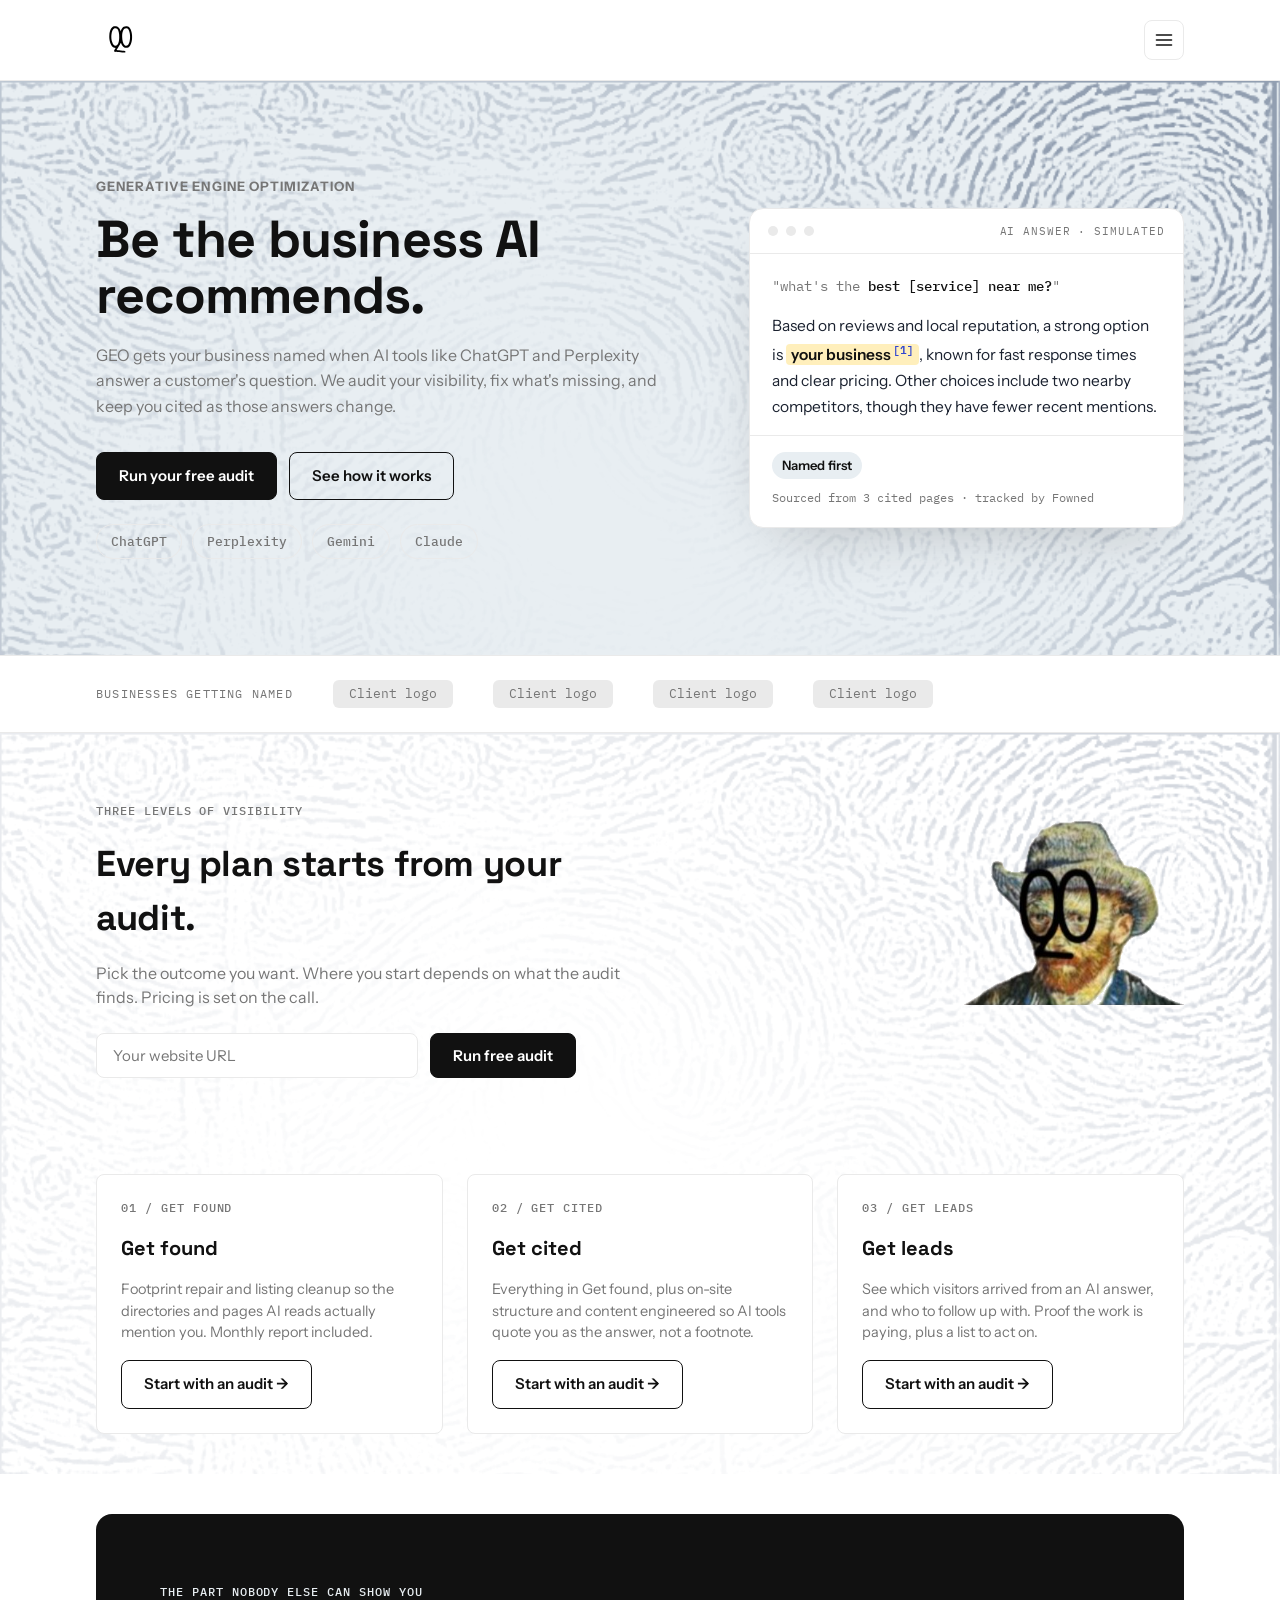
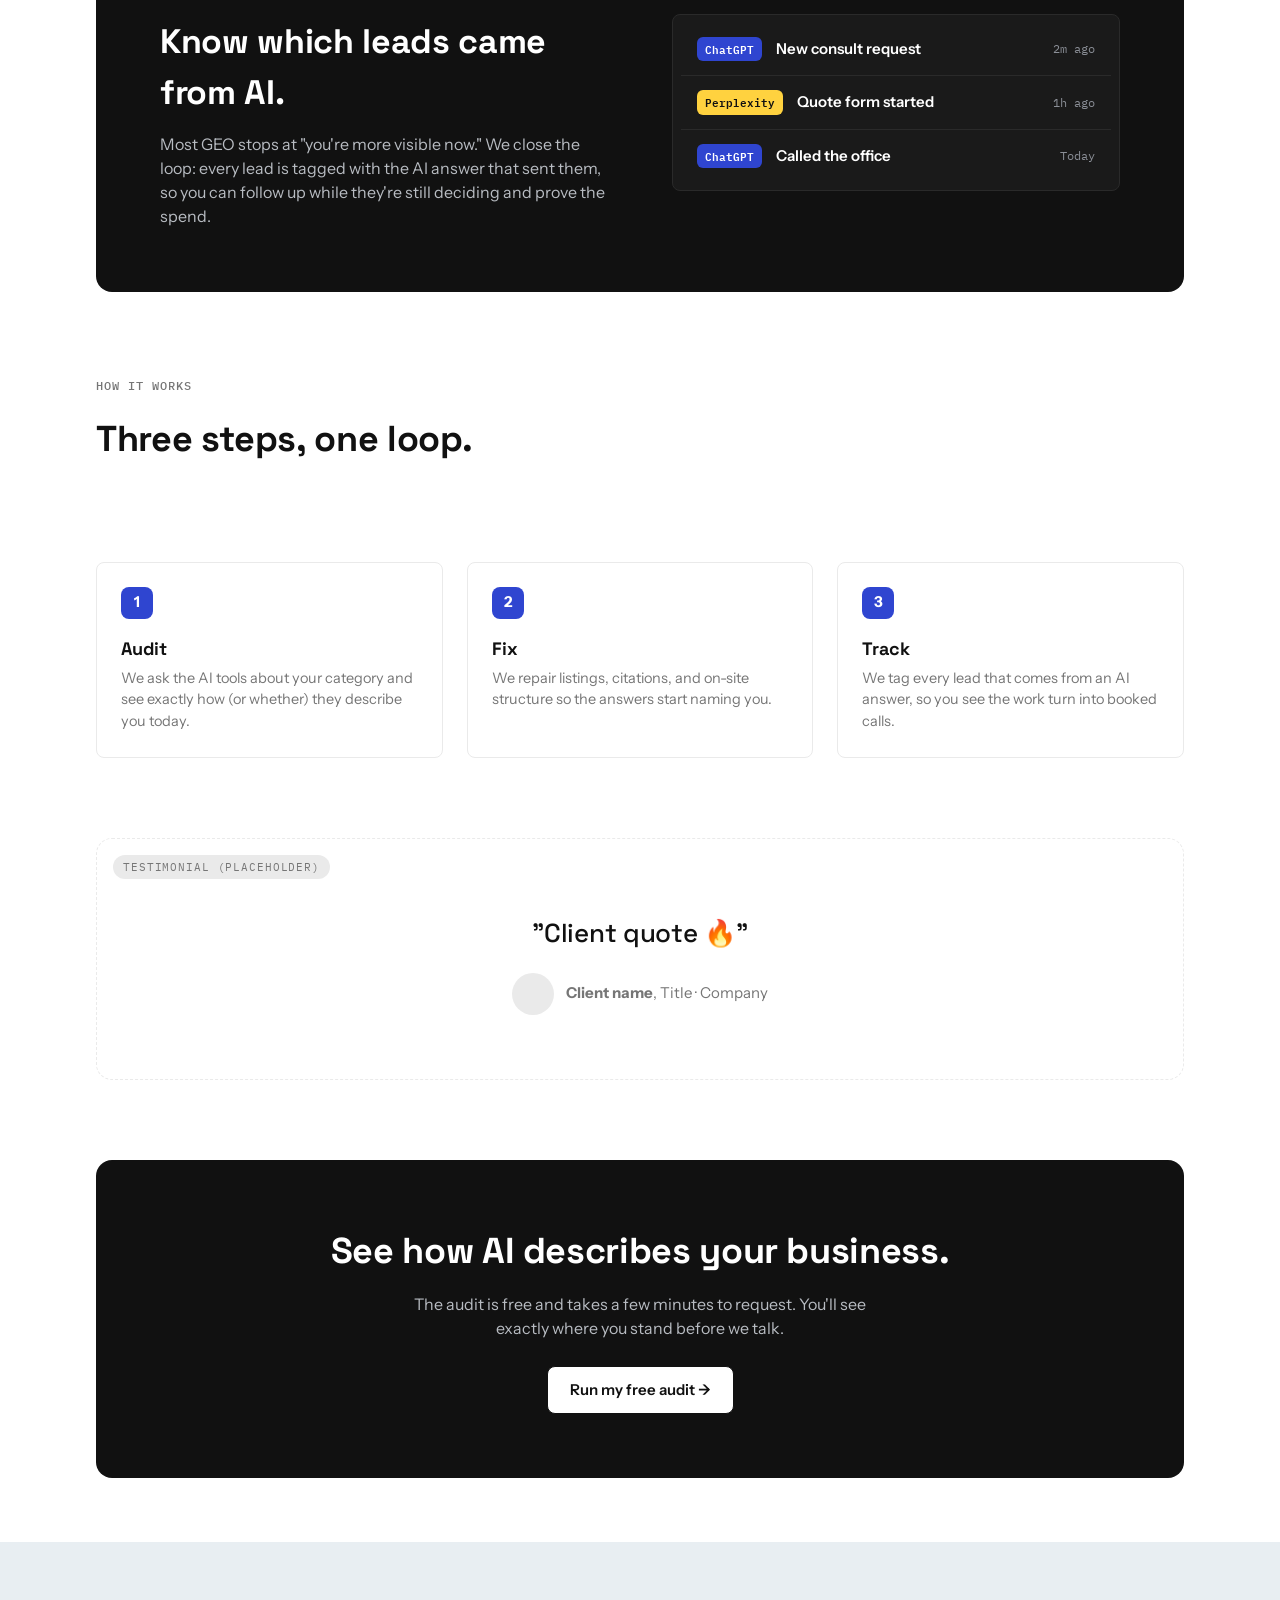
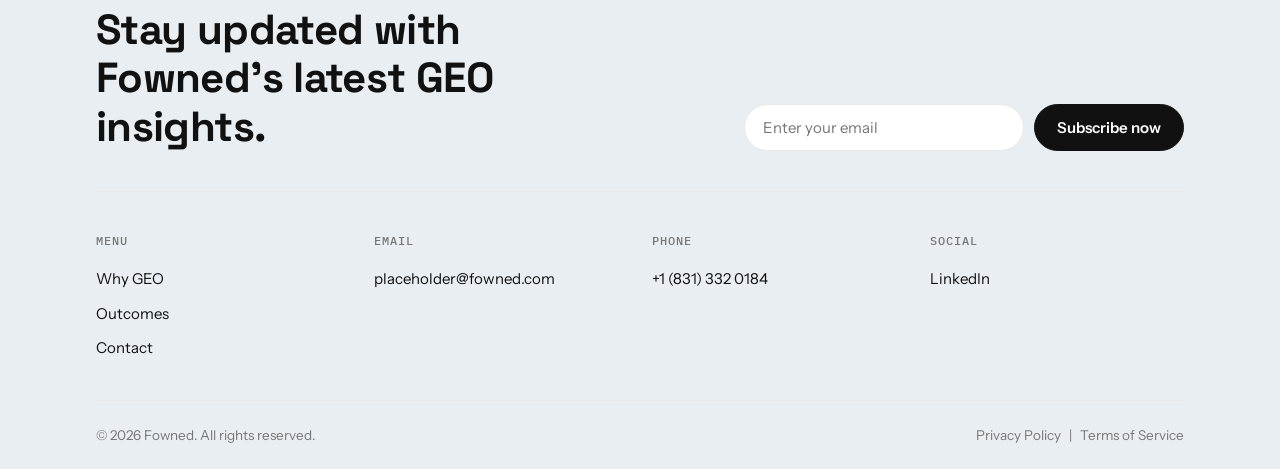
==== commit 4088c53f: "Merged template with previous site, changed fonts/color scheme, changed dropdown menu, added backdro" ====
--- a/index.html
+++ b/index.html
@@ -5,16 +5,18 @@
   <meta name="viewport" content="width=device-width, initial-scale=1.0">
   <title>Fowned — Transforming How Your Customers See You</title>
 
-  <!-- Fonts: Inter does almost everything, Plex Mono is only for the
-       small uppercase labels (see .label class in style.css) -->
+  <!-- Fonts: Inter everywhere, Plex Mono only for the
+       small uppercase labels -->
   <link rel="preconnect" href="https://fonts.googleapis.com">
-  <link href="https://fonts.googleapis.com/css2?family=Inter:wght@400;500;600;700;800&family=IBM+Plex+Mono:wght@500&family=Space+Grotesk:wght@700&display=swap" rel="stylesheet">
-
+  <link href="https://fonts.googleapis.com/css2?family=Space+Grotesk:wght@500;600;700&family=Instrument+Sans:wght@400;500;600&family=IBM+Plex+Mono:wght@400;500&display=swap" rel="stylesheet">
+  
+  <link rel="icon" type="image/svg+xml" href="images/fowned_logo.svg">
+  <!-- Styles -->
   <link rel="stylesheet" href="css/style.css">
 </head>
 <body>
 
-  <!-- LOADING SCREEN -->
+  <!-- loading screen -->
   <div id="loader">
     <div class="loader-mark">
       <span class="logo-mark">
@@ -23,7 +25,7 @@
     </div>
   </div>
 
-  <!--TOP BANNER -->
+  <!-- main top banner / navigation -->
   <header>
     <div class="container">
       <nav>
@@ -33,7 +35,6 @@
           </span>
         </div>
         <div class="nav-right">
-          <a href="#audit" class="btn btn-primary">Book a call</a>
           <button class="menu-toggle" id="menuToggle" aria-label="Open menu" aria-expanded="false">
             <svg viewBox="0 0 24 24" fill="none" xmlns="http://www.w3.org/2000/svg">
               <line x1="3" y1="6" x2="21" y2="6" stroke="currentColor" stroke-width="2" stroke-linecap="round"/>
@@ -44,9 +45,13 @@
         </div>
       </nav>
       <div class="menu-panel" id="menuPanel">
+        <a href="#tiers">Outcomes</a>
         <a href="#why">Why GEO</a>
-        <a href="#tiers">Outcomes</a>
+        <a href="#how">How it works</a>
         <a href="#contact">Contact</a>
+        <div class="menu-divider"></div>
+        <a href="#audit" class="btn btn-secondary menu-btn-secondary" data-link="audit">Run free audit</a>
+        <a href="#" class="btn btn-primary menu-btn-primary" data-link="bookCall">Book a call</a>
       </div>
     </div>
   </header>
@@ -55,11 +60,11 @@
     <div class="container hero-grid">
       <div class="hero-text">
         <span class="brand-tag">Generative Engine Optimization</span>
-        <h1>Transforming how your customers see you.</h1>
+        <h1>Be the business AI recommends.</h1>
         <p class="hero-sub">GEO gets your business named when AI tools like ChatGPT and Perplexity answer a customer's question. We audit your visibility, fix what's missing, and keep you cited as those answers change.</p>
         <div class="hero-ctas">
           <a href="#audit" class="btn btn-primary">Run your free audit</a>
-          <a href="#why" class="btn btn-secondary">See how it works</a>
+          <a href="#how" class="btn btn-secondary">See how it works</a>
         </div>
         <div class="ai-badges">
           <span class="ai-badge">ChatGPT</span>
@@ -69,13 +74,24 @@
         </div>
       </div>
       <div class="hero-visual">
-        <img src="images/fowned-portrait-transparent.png" alt="Fowned" class="hero-portrait">
         <div class="geo-card">
-          <span class="label">AI answer — simulated</span>
-          <p class="geo-line geo-query">"best [service] near me?"</p>
-          <p class="geo-line geo-cited">Your business <span class="dot-blink"></span></p>
-          <p class="geo-line geo-muted">Competitor A</p>
-          <p class="geo-line geo-muted">Competitor B</p>
+          <div class="geo-top">
+            <span class="geo-dot"></span><span class="geo-dot"></span><span class="geo-dot"></span>
+            <span class="geo-tag">AI answer · simulated</span>
+          </div>
+          <div class="geo-body">
+            <p class="geo-query">"what's the <b>best [service] near me?</b>"</p>
+            <p class="geo-answer">
+              Based on reviews and local reputation, a strong option is
+              <span class="named">your business<span class="cite">[1]</span></span>,
+              known for fast response times and clear pricing. Other choices include
+              two nearby competitors, though they have fewer recent mentions.
+            </p>
+          </div>
+          <div class="geo-foot">
+            <span class="pill">Named first</span>
+            <span class="geo-meta">Sourced from 3 cited pages · tracked by Fowned</span>
+          </div>
         </div>
       </div>
     </div>
@@ -83,47 +99,135 @@
 
   <!-- end #top-banner -->
 
-  <!-- Everything else (why-section, tiers, audit, FAQ, footer) -->
-
-<section id="tiers">
-  <div class="container">
-
-    <div class="section-head">
-      <span class="label">Engagement</span>
-      <h2>Three outcomes, three levels of visibility</h2>
-      <p class="sub">Every outcome starts from your audit results. Pricing is discussed on a call.</p>
-      <form class="audit-inline" onsubmit="event.preventDefault();">
-        <input type="url" placeholder="Your website URL" required>
-        <button type="submit" class="btn btn-primary">Run free audit</button>
-      </form>
-    </div>
-
-    <div class="tier-grid">
-
-      <div class="tier-card">
-        <span class="label">Outcome 1</span>
-        <h3>Listing + Directory features</h3>
-        <p>Footprint repair and listing optimization, plus monthly report.</p>
-        <a href="#" class="btn btn-secondary">Book a call</a>
-      </div>
-
-      <div class="tier-card">
-        <span class="label">Outcome 2</span>
-        <h3>Listing + Website</h3>
-        <p>Outcome 1 foundation, plus on-site structure and content engineered for AI citation.</p>
-        <a href="#" class="btn btn-secondary">Book a call</a>
-      </div>
-
-      <div class="tier-card">
-        <span class="label">Outcome 3</span>
-        <h3>Website + Cold Outreach Support</h3>
-        <p>See which visitors come from AI answers. Proof GEO is working, and who to follow up with.</p>
-        <a href="#" class="btn btn-secondary">Book a call</a>
-      </div>
-
+  <!-- Everything else -->
+
+  <div class="cred">
+    <div class="container cred-in">
+      <span class="cred-label">Businesses getting named</span>
+      <div class="logo-slot">Client logo</div>
+      <div class="logo-slot">Client logo</div>
+      <div class="logo-slot">Client logo</div>
+      <div class="logo-slot">Client logo</div>
     </div>
   </div>
-</section>   
+
+  <section id="tiers">
+    <div class="container">
+  
+      <div class="section-head">
+        <span class="label">Three levels of visibility</span>
+        <h2>Every plan starts from your audit.</h2>
+        <p class="sub">Pick the outcome you want. Where you start depends on what the audit finds. Pricing is set on the call.</p>
+        <form class="audit-inline" onsubmit="event.preventDefault();">
+          <input type="url" placeholder="Your website URL" required>
+          <button type="submit" class="btn btn-primary">Run free audit</button>
+        </form>
+      </div>
+      <img src="images/fowned-portrait-transparent.png" alt="Fowned" class="tiers-portrait">
+      <div class="tier-grid">
+  
+        <div class="tier-card">
+          <span class="label">01 / Get found</span>
+          <h3>Get found</h3>
+          <p>Footprint repair and listing cleanup so the directories and pages AI reads actually mention you. Monthly report included.</p>
+          <a href="#audit" class="btn btn-secondary">Start with an audit →</a>
+        </div>
+  
+        <div class="tier-card">
+          <span class="label">02 / Get cited</span>
+          <h3>Get cited</h3>
+          <p>Everything in Get found, plus on-site structure and content engineered so AI tools quote you as the answer, not a footnote.</p>
+          <a href="#audit" class="btn btn-secondary">Start with an audit →</a>
+        </div>
+  
+        <div class="tier-card">
+          <span class="label">03 / Get leads</span>
+          <h3>Get leads</h3>
+          <p>See which visitors arrived from an AI answer, and who to follow up with. Proof the work is paying, plus a list to act on.</p>
+          <a href="#audit" class="btn btn-secondary">Start with an audit →</a>
+        </div>
+  
+      </div>
+    </div>
+  </section>  
+
+  <section id="why">
+    <div class="container">
+      <div class="feature">
+        <div>
+          <span class="label feature-eyebrow">The part nobody else can show you</span>
+          <h2>Know which leads came from AI.</h2>
+          <p>Most GEO stops at "you're more visible now." We close the loop: every lead is tagged with the AI answer that sent them, so you can follow up while they're still deciding and prove the spend.</p>
+        </div>
+        <div class="attr-card">
+          <div class="attr-row">
+            <span class="attr-src">ChatGPT</span>
+            <span class="attr-name">New consult request</span>
+            <span class="attr-meta">2m ago</span>
+          </div>
+          <div class="attr-row">
+            <span class="attr-src attr-src-alt">Perplexity</span>
+            <span class="attr-name">Quote form started</span>
+            <span class="attr-meta">1h ago</span>
+          </div>
+          <div class="attr-row">
+            <span class="attr-src">ChatGPT</span>
+            <span class="attr-name">Called the office</span>
+            <span class="attr-meta">Today</span>
+          </div>
+        </div>
+      </div>
+    </div>
+  </section>
+
+  <section id="how">
+    <div class="container">
+      <div class="section-head">
+        <span class="label">How it works</span>
+        <h2>Three steps, one loop.</h2>
+      </div>
+      <div class="steps">
+        <div class="step">
+          <div class="step-num">1</div>
+          <h3>Audit</h3>
+          <p>We ask the AI tools about your category and see exactly how (or whether) they describe you today.</p>
+        </div>
+        <div class="step">
+          <div class="step-num">2</div>
+          <h3>Fix</h3>
+          <p>We repair listings, citations, and on-site structure so the answers start naming you.</p>
+        </div>
+        <div class="step">
+          <div class="step-num">3</div>
+          <h3>Track</h3>
+          <p>We tag every lead that comes from an AI answer, so you see the work turn into booked calls.</p>
+        </div>
+      </div>
+    </div>
+  </section>
+
+  <section id="testimonial">
+    <div class="container">
+      <div class="quote">
+        <span class="quote-flag">Testimonial (placeholder)</span>
+        <blockquote>"Client quote 🔥"</blockquote>
+        <div class="quote-who">
+          <span class="avatar"></span>
+          <span><strong>Client name</strong>, Title · Company</span>
+        </div>
+      </div>
+    </div>
+  </section>
+
+  <section id="audit">
+    <div class="container">
+      <div class="final-cta">
+        <h2>See how AI describes your business.</h2>
+        <p>The audit is free and takes a few minutes to request. You'll see exactly where you stand before we talk.</p>
+        <a href="#" class="btn btn-primary">Run my free audit →</a>
+      </div>
+    </div>
+  </section>
 
 <footer id="contact">
   <div class="container">
@@ -146,17 +250,17 @@
 
       <div class="contact-col">
         <span class="label">Email</span>
-        <a href="mailto:hello@fowned.com">hello@fowned.com</a>
+        <a href="mailto:placeholder@fowned.com" target="_blank" rel="noopener noreferrer">placeholder@fowned.com</a>
       </div>
 
       <div class="contact-col">
         <span class="label">Phone</span>
-        <a href="tel:+10000000000">+1 (000) 000 0000</a>
+        <a href="tel:+18313320184" target="_blank" rel="noopener noreferrer">+1 (831) 332 0184</a>
       </div>
 
       <div class="contact-col">
         <span class="label">Social</span>
-        <a href="#" aria-label="LinkedIn">LinkedIn</a>
+        <a href="https://www.linkedin.com/company/fowned/" target="_blank" rel="noopener noreferrer" aria-label="LinkedIn">LinkedIn</a>
       </div>
     </div>
 
--- a/css/style.css
+++ b/css/style.css
@@ -1,36 +1,41 @@
 /* ==========================================================================
    FOWNED — DESIGN SYSTEM
-   Edit the values in :root and the whole site updates. Don't hardcode
-   colors/fonts anywhere else below — always reference these variables.
    ========================================================================== */
 
-:root {
-  /* --- Colors (5 total, on purpose — keep it this lean) --- */
-  --color-black: #111111;       /* text, wordmark, buttons */
-  --color-white: #ffffff;       /* primary background */
-  --color-gray: #767676;        /* secondary/body-dim text */
-  --color-hairline: #eaeaea;    /* borders, dividers, subtle fills */
-  --color-blush: #e8eef2;       /* soft section background — matches the LinkedIn banner */
-
-  /* --- Fonts ---
-     Loaded via Google Fonts <link> in index.html <head>.
-     Inter does all the work. Plex Mono is ONLY for tiny uppercase labels. */
-  --font-sans: 'Inter', -apple-system, BlinkMacSystemFont, sans-serif;
-  --font-mono: 'IBM Plex Mono', ui-monospace, monospace;
-
-  /* --- Spacing scale — pick from these, don't invent new numbers --- */
+   :root {
+    /* --- Base colors --- */
+    --color-black: #111111;       /* text, wordmark, buttons */
+    --color-white: #ffffff;       /* primary background */
+    --color-gray: #767676;        /* secondary/body-dim text */
+    --color-hairline: #eaeaea;    /* borders, dividers, subtle fills */
+    --color-blush: #e8eef2;       /* soft section background */
+  
+    /* --- Accents (used sparingly — links, citations, badges. Never on primary buttons.) --- */
+    --color-indigo: #2f45d0;
+    --color-indigo-deep: #1e2fa0;
+    --color-highlight: #ffd23f;
+    --color-highlight-soft: rgba(255, 210, 63, 0.35);
+  
+    /* --- Fonts ---
+       Instrument Sans for body/UI. Space Grotesk for all headlines/display.
+       Plex Mono only for tiny uppercase labels. */
+    --font-sans: 'Instrument Sans', -apple-system, BlinkMacSystemFont, sans-serif;
+    --font-display: 'Space Grotesk', var(--font-sans);
+    --font-mono: 'IBM Plex Mono', ui-monospace, monospace;
+
+  /* --- Spacing scale --- */
   --space-xs: 16px;
   --space-sm: 24px;
   --space-md: 40px;
   --space-lg: 64px;
   --space-xl: 96px;
 
-  /* --- Radius — one value, used everywhere --- */
+  /* --- Radius val --- */
   --radius: 8px;
 }
 
 /* ==========================================================================
-   RESET / BASE
+                 base styles
    ========================================================================== */
 
 * {
@@ -49,6 +54,12 @@
   background: var(--color-white);
   line-height: 1.5;
   -webkit-font-smoothing: antialiased;
+}
+
+h1, h2, h3,
+.footer-logo,
+.quote blockquote {
+  font-family: var(--font-display);
 }
 
 a {
@@ -108,10 +119,7 @@
 }
 
 /* ==========================================================================
-   LOADING SCREEN
-   Full-screen overlay shown on first paint, removed once the page (and a
-   minimum display time) have both finished. See js/main.js for the timing
-   logic — edit MIN_DISPLAY_MS there to make it longer/shorter.
+   Loading screen - See js/main.js for the timing logic 
    ========================================================================== */
 
 #loader {
@@ -231,10 +239,17 @@
 .menu-panel {
   display: none;
   flex-direction: column;
-  gap: 4px;
-  padding: var(--space-xs) 0 var(--space-sm);
-  border-top: 1px solid var(--color-hairline);
-  margin-top: 4px;
+  gap: 2px;
+  position: absolute;
+  top: calc(100% + 10px);
+  right: var(--space-xs);
+  width: min(320px, calc(100vw - 32px));
+  background: var(--color-white);
+  border: 1px solid var(--color-hairline);
+  border-radius: 16px;
+  box-shadow: 0 24px 60px -20px rgba(17, 17, 17, 0.25);
+  padding: var(--space-sm);
+  z-index: 200;
 }
 
 .menu-panel.is-open {
@@ -242,20 +257,33 @@
 }
 
 .menu-panel a {
-  padding: 10px 8px;
-  font-size: 15px;
-  color: var(--color-black);
-  border-radius: 6px;
+  padding: 12px 10px;
+  font-size: 17px;
+  font-weight: 500;
+  color: var(--color-indigo);
+  border-radius: 8px;
 }
 
 .menu-panel a:hover {
   background: var(--color-hairline);
+  color: var(--color-indigo);
+}
+
+.menu-divider {
+  height: 1px;
+  background: var(--color-hairline);
+  margin: 10px 2px;
+}
+
+.menu-btn-secondary,
+.menu-btn-primary {
+  justify-content: center;
+  padding: 13px 20px;
+  margin-top: 4px;
 }
 
 /* ==========================================================================
-   BANNER / HERO
-   The main "cover" area — blush background continues from the header,
-   this is the section people see first.
+   Main banner - "be the business" 
    ========================================================================== */
  
   
@@ -336,11 +364,12 @@
   
   .hero-portrait {
     width: 100%;
-    max-width: 340px;
+    max-width: 220px;
     aspect-ratio: 1 / 1;
     object-fit: cover;
     object-position: top;
     border-radius: 50%;
+    margin-bottom: -8px;
   }
   
   @media (max-width: 860px) {
@@ -356,7 +385,7 @@
       justify-content: center;
     }
     .hero-visual {
-      order: -1; /* portrait shows above the text on mobile, like a lot of hero patterns do */
+      order: -1; /* portrait shows above the text on mobile */
     }
   }
 
@@ -377,78 +406,150 @@
     color: var(--color-gray);
   }
   
-  /* --- Graphic placeholder --- */
+  /* --- Graphic "ai sim" --- */
   .geo-card {
     background: var(--color-white);
     border: 1px solid var(--color-hairline);
-    border-radius: var(--radius);
-    padding: var(--space-sm);
+    border-radius: 14px;
+    overflow: hidden;
     width: 100%;
-    max-width: 420px;
-  }
-  
-  .geo-card .label {
-    display: block;
-    margin-bottom: var(--space-xs);
-  }
-  
-  .geo-line {
-    font-size: 15px;
-    padding: 8px 0;
-    border-bottom: 1px solid var(--color-hairline);
-  }
-  .geo-line:last-child {
-    border-bottom: none;
-  }
-  
-  .geo-query {
-    color: var(--color-gray);
-    font-style: italic;
-  }
-  
-  .geo-cited {
-    font-weight: 600;
-    background: var(--color-blush);
-    padding: 8px 10px;
-    border-radius: 4px;
+    max-width: 480px;
+    box-shadow: 0 24px 60px -28px rgba(17, 17, 17, 0.25);
+  }
+  
+  .geo-top {
     display: flex;
     align-items: center;
     gap: 8px;
-  }
-  
-  .geo-muted {
-    color: var(--color-gray);
-    text-decoration: line-through;
-    text-decoration-color: var(--color-hairline);
-  }
-  
-  .dot-blink {
-    width: 6px;
-    height: 6px;
+    padding: 14px 18px;
+    border-bottom: 1px solid var(--color-hairline);
+  }
+  
+  .geo-dot {
+    width: 10px;
+    height: 10px;
     border-radius: 50%;
-    background: var(--color-black);
-    animation: blink 1.4s ease-in-out infinite;
-  }
-  
-  @keyframes blink {
-    0%, 100% { opacity: 1; }
-    50% { opacity: 0.25; }
-  }
-  
-  @media (prefers-reduced-motion: reduce) {
-    .dot-blink { animation: none; }
-  }
+    background: var(--color-hairline);
+  }
+  
+  .geo-tag {
+    margin-left: auto;
+    font-family: var(--font-mono);
+    font-size: 11px;
+    letter-spacing: 0.08em;
+    text-transform: uppercase;
+    color: var(--color-gray);
+  }
+  
+  .geo-body {
+    padding: 22px 22px 6px;
+  }
+  
+  .geo-query {
+    font-family: var(--font-mono);
+    font-size: 14px;
+    color: var(--color-gray);
+    margin-bottom: 16px;
+  }
+  
+  .geo-query b {
+    color: var(--color-black);
+    font-weight: 500;
+  }
+  
+  .geo-answer {
+    font-size: 15.5px;
+    line-height: 1.7;
+    color: #1b2230;
+  }
+  
+  .named {
+    background: var(--color-highlight-soft);
+    border-radius: 4px;
+    padding: 1px 5px;
+    font-weight: 600;
+    color: var(--color-black);
+    white-space: nowrap;
+  }
+  
+  .cite {
+    font-family: var(--font-mono);
+    font-size: 11px;
+    color: var(--color-indigo);
+    vertical-align: super;
+    margin-left: 2px;
+  }
+  
+  .geo-foot {
+    display: flex;
+    align-items: center;
+    gap: 10px;
+    padding: 16px 22px 20px;
+    margin-top: 8px;
+    border-top: 1px solid var(--color-hairline);
+    font-family: var(--font-mono);
+    font-size: 12px;
+    color: var(--color-gray);
+    flex-wrap: wrap;
+  }
+  
+  .pill {
+    background: var(--color-blush);
+    color: var(--color-black);
+    border-radius: 999px;
+    padding: 4px 10px;
+    font-weight: 600;
+    font-family: var(--font-sans);
+    font-size: 13px;
+  }
+
 /* ==========================================================================
-   TIERS
+                    outcomes
    ========================================================================== */
 
-   #tiers {
-    padding: var(--space-md) 0;
-  }
-  
+  #tiers {
+    padding: var(--space-lg) 0 var(--space-md);
+    position: relative;
+  }
+
   .section-head {
     max-width: 560px;
-    margin-bottom: var(--space-md);
+    margin-bottom: var(--space-xl);
+  }
+  
+  #tiers::before {
+    content: "";
+    position: absolute;
+    inset: 0;
+    background: url('../images/starry-lineart-final.png') center top / cover no-repeat;
+    opacity: 0.22;
+    z-index: 0;
+  }
+  
+  #tiers .container {
+    position: relative;
+    z-index: 1;
+  }
+  
+  .tiers-portrait {
+    position: absolute;
+    top: var(--space-sm);
+    right: var(--space-xs);
+    width: 220px;
+    height: auto;
+    z-index: 2;
+  }
+  
+  @media (max-width: 940px) {
+    .tiers-portrait {
+      display: none;
+    }
+  }
+  
+  @media (max-width: 760px) {
+    .tiers-portrait {
+      width: 100px;
+    }
   }
   
   .section-head h2 {
@@ -507,12 +608,15 @@
   }
   
   .tier-card {
+    background: var(--color-white);
     border: 1px solid var(--color-hairline);
     border-radius: var(--radius);
     padding: var(--space-sm);
     display: flex;
     flex-direction: column;
     gap: var(--space-xs);
+    position: relative;
+    z-index: 2;
   }
 
   .tier-card h3 {
@@ -538,7 +642,7 @@
   }
 
   /* ==========================================================================
-   CONTACT / FOOTER
+                footer contact form
    ========================================================================== */
 
 #contact {
@@ -651,4 +755,288 @@
   .contact-grid {
     grid-template-columns: 1fr 1fr;
   }
-}+}
+
+/* ==========================================================================
+                credibility strip
+   ========================================================================== */
+
+   .cred {
+    border-top: 1px solid var(--color-hairline);
+    border-bottom: 1px solid var(--color-hairline);
+    background: var(--color-white);
+  }
+  
+  .cred-in {
+    display: flex;
+    align-items: center;
+    gap: var(--space-md);
+    padding: var(--space-sm) var(--space-xs);
+    flex-wrap: wrap;
+  }
+  
+  .cred-label {
+    font-family: var(--font-mono);
+    font-size: 12px;
+    letter-spacing: 0.1em;
+    text-transform: uppercase;
+    color: var(--color-gray);
+  }
+  
+  .logo-slot {
+    height: 28px;
+    padding: 0 16px;
+    border-radius: 6px;
+    background: var(--color-hairline);
+    color: var(--color-gray);
+    font-size: 13px;
+    display: flex;
+    align-items: center;
+    font-family: var(--font-mono);
+  }
+  
+  /* ==========================================================================
+                why / attribution feature
+     ========================================================================== */
+  
+  #why {
+    padding: var(--space-md) 0;
+  }
+  
+  .feature {
+    background: var(--color-black);
+    color: var(--color-white);
+    border-radius: 16px;
+    padding: var(--space-lg);
+    display: grid;
+    grid-template-columns: 1fr 1fr;
+    gap: var(--space-lg);
+    align-items: center;
+  }
+  
+  .feature-eyebrow {
+    color: var(--color-blush);
+  }
+  
+  .feature h2 {
+    color: var(--color-white);
+    font-size: clamp(26px, 3.2vw, 34px);
+    font-weight: 700;
+    letter-spacing: -0.01em;
+    margin: 14px 0;
+  }
+  
+  .feature p {
+    color: #b8bcc2;
+    font-size: 16px;
+    max-width: 42ch;
+  }
+  
+  .attr-card {
+    background: #1a1a1a;
+    border: 1px solid #2a2a2a;
+    border-radius: var(--radius);
+    padding: 8px;
+  }
+  
+  .attr-row {
+    display: flex;
+    align-items: center;
+    gap: 14px;
+    padding: 14px 16px;
+  }
+  
+  .attr-row + .attr-row {
+    border-top: 1px solid #2a2a2a;
+  }
+  
+  .attr-src {
+    font-family: var(--font-mono);
+    font-size: 11px;
+    font-weight: 600;
+    background: var(--color-indigo);
+    color: var(--color-white);
+    border-radius: 6px;
+    padding: 4px 8px;
+    white-space: nowrap;
+  }
+  
+  .attr-src-alt {
+    background: var(--color-highlight);
+    color: var(--color-black);
+  }
+  
+  .attr-name {
+    font-weight: 600;
+    font-size: 15px;
+    color: var(--color-white);
+  }
+  
+  .attr-meta {
+    margin-left: auto;
+    font-family: var(--font-mono);
+    font-size: 12px;
+    color: #8b8f97;
+  }
+  
+  @media (max-width: 860px) {
+    .feature {
+      grid-template-columns: 1fr;
+      padding: var(--space-md);
+    }
+  }
+  
+  /* ==========================================================================
+                how it works
+     ========================================================================== */
+  
+  #how {
+    padding: var(--space-md) 0;
+  }
+  
+  .steps {
+    display: grid;
+    grid-template-columns: repeat(3, 1fr);
+    gap: var(--space-sm);
+  }
+  
+  .step {
+    border: 1px solid var(--color-hairline);
+    border-radius: var(--radius);
+    padding: var(--space-sm);
+  }
+  
+  .step-num {
+    font-family: var(--font-sans);
+    font-weight: 700;
+    font-size: 15px;
+    color: var(--color-white);
+    background: var(--color-indigo);
+    width: 32px;
+    height: 32px;
+    border-radius: 8px;
+    display: flex;
+    align-items: center;
+    justify-content: center;
+  }
+  
+  .step h3 {
+    font-size: 18px;
+    font-weight: 700;
+    margin: 16px 0 6px;
+  }
+  
+  .step p {
+    color: var(--color-gray);
+    font-size: 14.5px;
+  }
+  
+  @media (max-width: 940px) {
+    .steps { grid-template-columns: 1fr; }
+  }
+  
+  /* ==========================================================================
+                testimonial
+     ========================================================================== */
+  
+  #testimonial {
+    padding: var(--space-md) 0;
+  }
+  
+  .quote {
+    border: 1px dashed var(--color-hairline);
+    border-radius: 16px;
+    padding: var(--space-lg);
+    text-align: center;
+    position: relative;
+    background: var(--color-white);
+  }
+  
+  .quote-flag {
+    position: absolute;
+    top: 16px;
+    left: 16px;
+    font-family: var(--font-mono);
+    font-size: 11px;
+    letter-spacing: 0.08em;
+    text-transform: uppercase;
+    color: var(--color-gray);
+    background: var(--color-hairline);
+    padding: 4px 10px;
+    border-radius: 999px;
+  }
+  
+  .quote blockquote {
+    font-family: 'Space Grotesk', sans-serif;
+    font-weight: 500;
+    font-size: 26px;
+    line-height: 1.3;
+    letter-spacing: -0.01em;
+    margin: 14px auto 22px;
+    max-width: 20ch;
+    color: var(--color-black);
+  }
+  
+  .quote-who {
+    display: flex;
+    gap: 12px;
+    align-items: center;
+    justify-content: center;
+    color: var(--color-gray);
+    font-size: 15px;
+  }
+  
+  .avatar {
+    width: 42px;
+    height: 42px;
+    border-radius: 50%;
+    background: var(--color-hairline);
+  }
+  
+  /* ==========================================================================
+                final cta
+     ========================================================================== */
+  
+  #audit {
+    padding: var(--space-md) 0 var(--space-lg);
+  }
+  
+  .final-cta {
+    background: var(--color-black);
+    border-radius: 16px;
+    padding: var(--space-lg);
+    text-align: center;
+    color: var(--color-white);
+  }
+  
+  .final-cta h2 {
+    color: var(--color-white);
+    font-size: clamp(26px, 3.6vw, 36px);
+    font-weight: 700;
+    letter-spacing: -0.01em;
+    margin-bottom: 14px;
+  }
+  
+  .final-cta p {
+    color: #b8bcc2;
+    font-size: 16px;
+    max-width: 44ch;
+    margin: 0 auto 26px;
+  }
+  
+  .final-cta .btn-primary {
+    background: var(--color-white);
+    color: var(--color-black);
+  }
+  
+  .final-cta .btn-primary:hover {
+    background: var(--color-hairline);
+  }
+
+  #why,
+  #how,
+  #tiers,
+  #contact,
+  #audit {
+    scroll-margin-top: 76px;
+  }
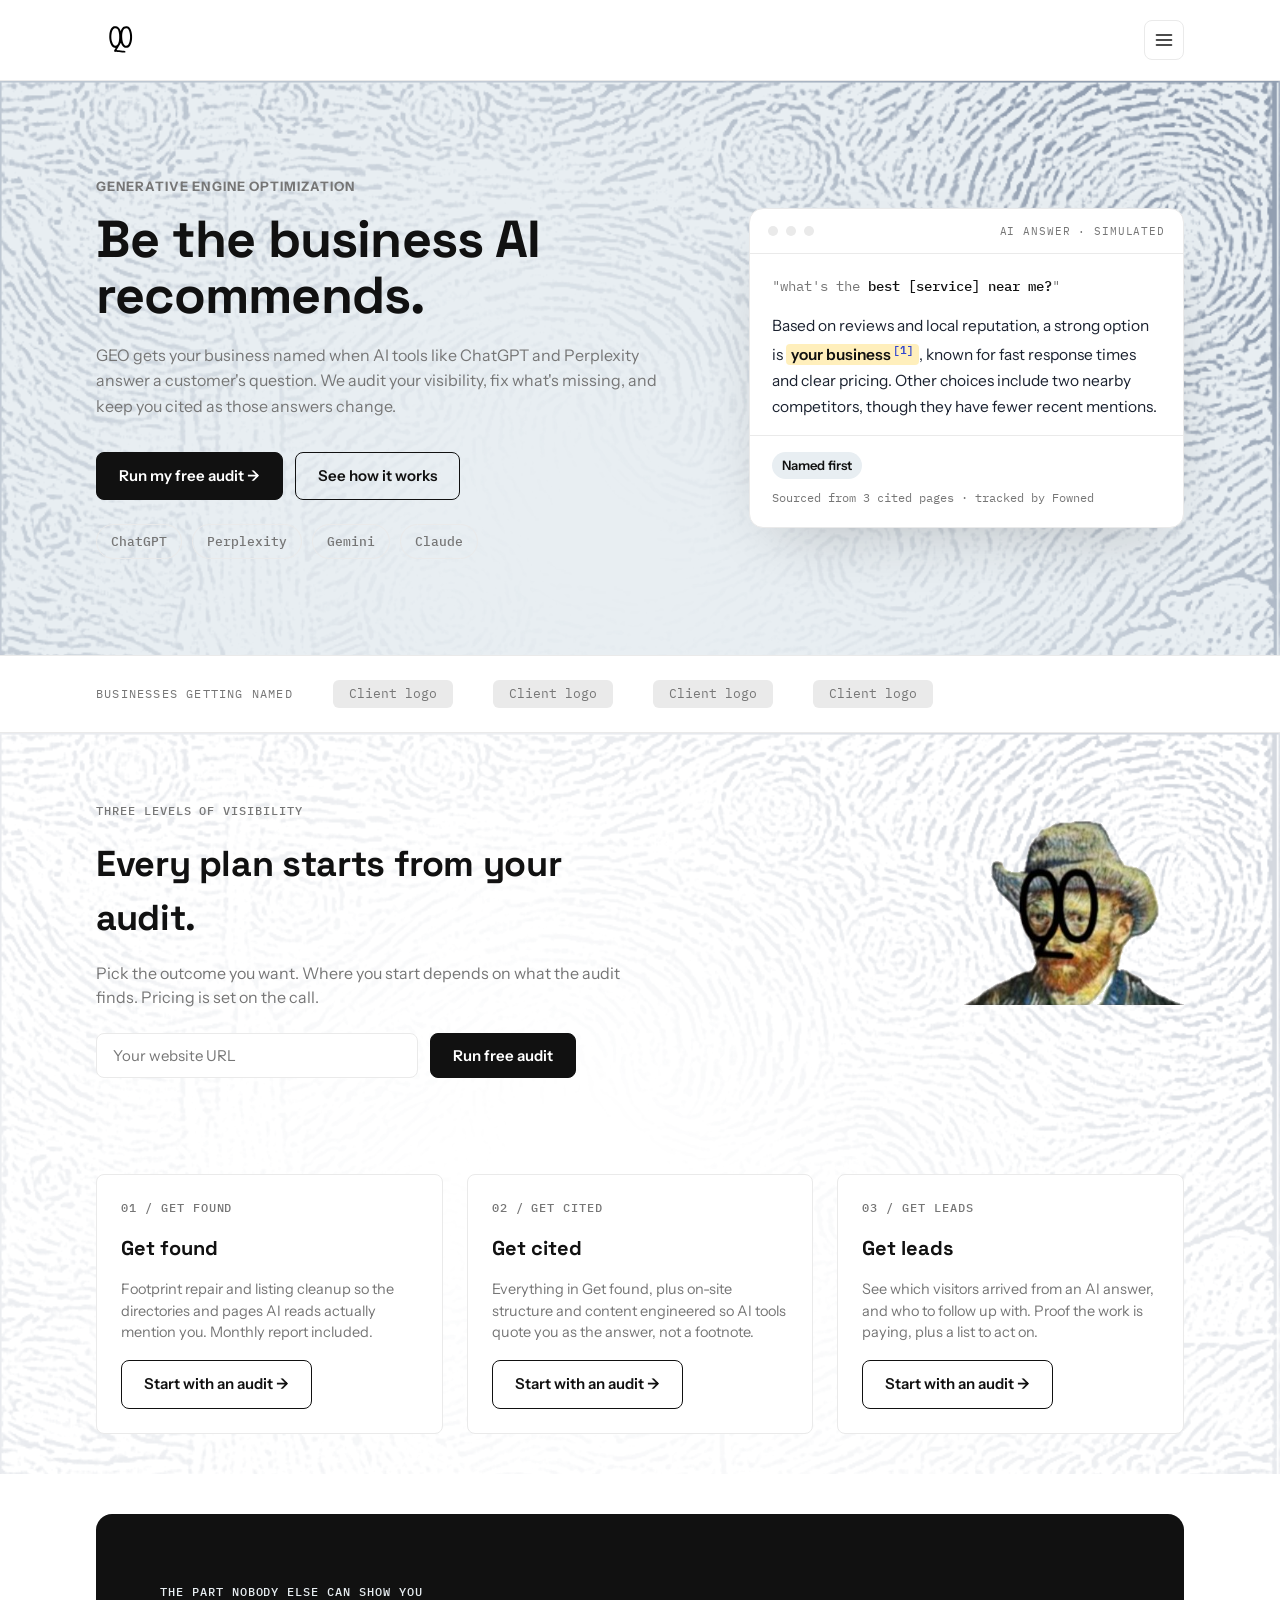
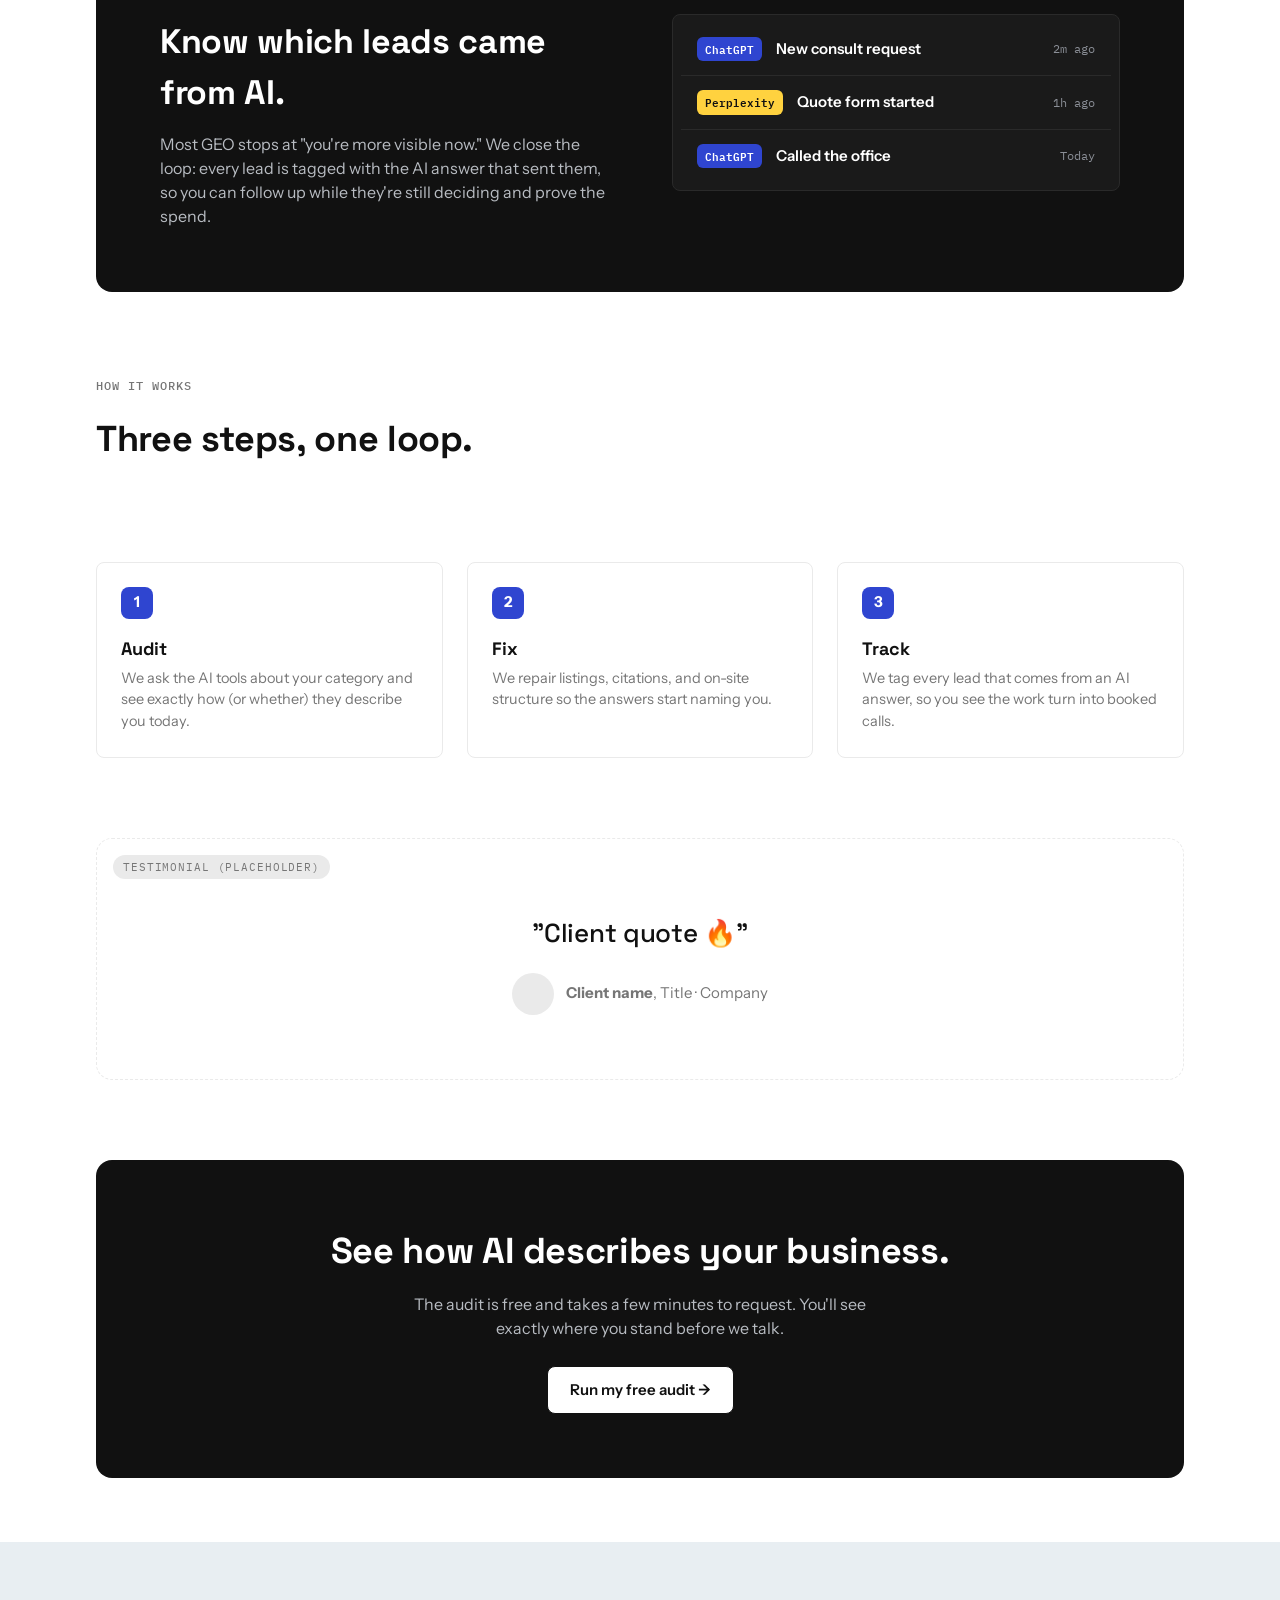
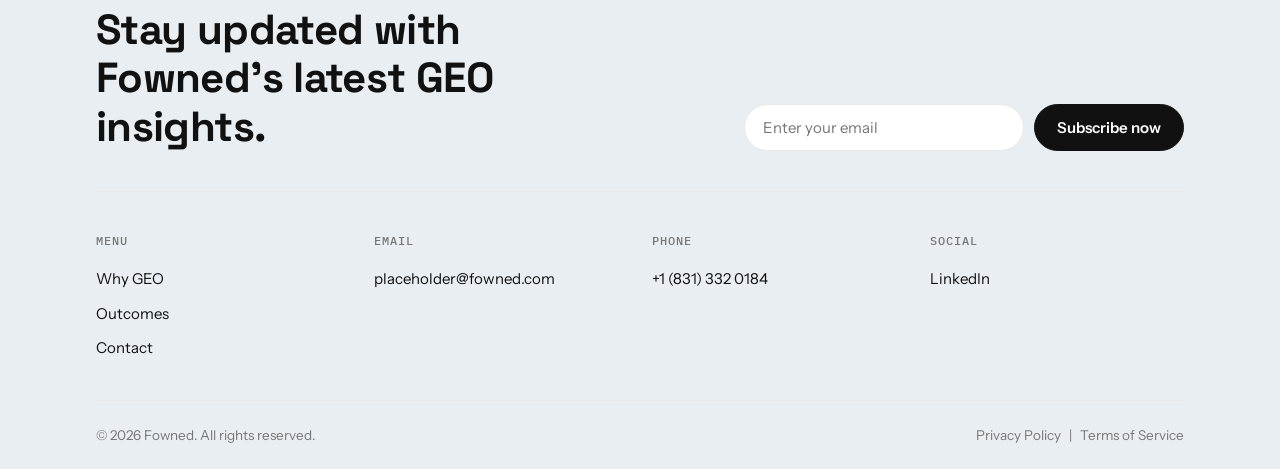
==== commit 47b29748: "Reorganize style.css to match page order, clean up comments, remove dead/duplicate rules" ====
--- a/index.html
+++ b/index.html
@@ -5,18 +5,17 @@
   <meta name="viewport" content="width=device-width, initial-scale=1.0">
   <title>Fowned — Transforming How Your Customers See You</title>
 
-  <!-- Fonts: Inter everywhere, Plex Mono only for the
-       small uppercase labels -->
+  <!-- Fonts: Inter everywhere, Plex Mono only for the small uppercase labels -->
   <link rel="preconnect" href="https://fonts.googleapis.com">
   <link href="https://fonts.googleapis.com/css2?family=Space+Grotesk:wght@500;600;700&family=Instrument+Sans:wght@400;500;600&family=IBM+Plex+Mono:wght@400;500&display=swap" rel="stylesheet">
   
   <link rel="icon" type="image/svg+xml" href="images/fowned_logo.svg">
-  <!-- Styles -->
+  <!-- Style -->
   <link rel="stylesheet" href="css/style.css">
 </head>
 <body>
 
-  <!-- loading screen -->
+  <!-- Loading screen -->
   <div id="loader">
     <div class="loader-mark">
       <span class="logo-mark">
@@ -63,7 +62,7 @@
         <h1>Be the business AI recommends.</h1>
         <p class="hero-sub">GEO gets your business named when AI tools like ChatGPT and Perplexity answer a customer's question. We audit your visibility, fix what's missing, and keep you cited as those answers change.</p>
         <div class="hero-ctas">
-          <a href="#audit" class="btn btn-primary">Run your free audit</a>
+          <a href="#audit" class="btn btn-primary">Run my free audit -></a>
           <a href="#how" class="btn btn-secondary">See how it works</a>
         </div>
         <div class="ai-badges">
--- a/css/style.css
+++ b/css/style.css
@@ -1,293 +1,288 @@
-/* ==========================================================================
-   FOWNED — DESIGN SYSTEM
-   ========================================================================== */
+/* Fowned — design system
+   Everything below reads off these variables */
 
    :root {
-    /* --- Base colors --- */
+    /* base colors */
     --color-black: #111111;       /* text, wordmark, buttons */
     --color-white: #ffffff;       /* primary background */
-    --color-gray: #767676;        /* secondary/body-dim text */
-    --color-hairline: #eaeaea;    /* borders, dividers, subtle fills */
+    --color-gray: #767676;        /* secondary/body text */
+    --color-hairline: #eaeaea;    /* borders, dividers, fills */
     --color-blush: #e8eef2;       /* soft section background */
   
-    /* --- Accents (used sparingly — links, citations, badges. Never on primary buttons.) --- */
+    /* accents, used sparingly, for links/citations/badges. not on primary buttons */
     --color-indigo: #2f45d0;
     --color-indigo-deep: #1e2fa0;
     --color-highlight: #ffd23f;
     --color-highlight-soft: rgba(255, 210, 63, 0.35);
   
-    /* --- Fonts ---
-       Instrument Sans for body/UI. Space Grotesk for all headlines/display.
-       Plex Mono only for tiny uppercase labels. */
+    /* fonts — Instrument Sans for body/UI, Space Grotesk for headlines,
+       Plex Mono only for tiny uppercase labels */
     --font-sans: 'Instrument Sans', -apple-system, BlinkMacSystemFont, sans-serif;
     --font-display: 'Space Grotesk', var(--font-sans);
     --font-mono: 'IBM Plex Mono', ui-monospace, monospace;
-
-  /* --- Spacing scale --- */
-  --space-xs: 16px;
-  --space-sm: 24px;
-  --space-md: 40px;
-  --space-lg: 64px;
-  --space-xl: 96px;
-
-  /* --- Radius val --- */
-  --radius: 8px;
-}
-
-/* ==========================================================================
-                 base styles
-   ========================================================================== */
-
-* {
-  margin: 0;
-  padding: 0;
-  box-sizing: border-box;
-}
-
-html {
-  scroll-behavior: smooth;
-}
-
-body {
-  font-family: var(--font-sans);
-  color: var(--color-black);
-  background: var(--color-white);
-  line-height: 1.5;
-  -webkit-font-smoothing: antialiased;
-}
-
-h1, h2, h3,
-.footer-logo,
-.quote blockquote {
-  font-family: var(--font-display);
-}
-
-a {
-  color: inherit;
-  text-decoration: none;
-}
-
-img {
-  max-width: 100%;
-  display: block;
-}
-
-.container {
-  max-width: 1120px;
-  margin: 0 auto;
-  padding: 0 var(--space-xs);
-}
-
-/* Small uppercase mono label — use for eyebrows/tags only, never body text */
-.label {
-  font-family: var(--font-mono);
-  font-size: 12px;
-  font-weight: 500;
-  text-transform: uppercase;
-  letter-spacing: 0.08em;
-  color: var(--color-gray);
-}
-
-.btn {
-  display: inline-flex;
-  align-items: center;
-  gap: 8px;
-  font-family: var(--font-sans);
-  font-weight: 600;
-  font-size: 15px;
-  padding: 12px 22px;
-  border-radius: var(--radius);
-  border: 1px solid var(--color-black);
-  cursor: pointer;
-  transition: background 0.15s ease, color 0.15s ease;
-}
-
-.btn-primary {
-  background: var(--color-black);
-  color: var(--color-white);
-}
-.btn-primary:hover {
-  background: #2a2a2a;
-}
-
-.btn-secondary {
-  background: transparent;
-  color: var(--color-black);
-}
-.btn-secondary:hover {
-  background: var(--color-hairline);
-}
-
-/* ==========================================================================
-   Loading screen - See js/main.js for the timing logic 
-   ========================================================================== */
-
-#loader {
-  position: fixed;
-  inset: 0;
-  z-index: 999;
-  display: flex;
-  align-items: center;
-  justify-content: center;
-  background: var(--color-white);
-  transition: opacity 0.5s ease, visibility 0.5s ease;
-}
-
-/* Added by JS once loading is done — fades the whole screen out */
-#loader.is-hidden {
-  opacity: 0;
-  visibility: hidden;
-  pointer-events: none;
-}
-
-.loader-mark {
-  width: 100px;
-  height: 100px;
-  /* subtle pulse while it's on screen */
-  animation: pulse 1.1s ease-in-out infinite;
-}
-
-.loader-mark svg {
-  width: 100%;
-  height: 100%;
-  stroke: var(--color-black);
-}
-
-@keyframes pulse {
-  0%, 100% { opacity: 1; transform: scale(1); }
-  50% { opacity: 0.55; transform: scale(0.92); }
-}
-
-@media (prefers-reduced-motion: reduce) {
-  .loader-mark { animation: none; }
-}
-
-
-/* Header/top banner section */
-#top-banner {
-  background: var(--color-blush) url('../images/starry-lineart-final.png') center top / cover no-repeat;
-  position: relative;
-  overflow: hidden;
-}
-
-
-header {
-  position: sticky;
-  top: 0;
-  z-index: 100;
-  background: var(--color-white);
-  padding: var(--space-xs) 0;
-  border-bottom: 1px solid var(--color-hairline);
-}
-
-nav {
-  display: flex;
-  align-items: center;
-  justify-content: space-between;
-  flex-wrap: nowrap;
-}
-
-.logo {
-  display: flex;
-  align-items: center;
-  gap: 1px;
-  font-weight: 700;
-  font-size: 20px;
-  letter-spacing: -0.01em;
-}
-
-.logo-mark {
-  width: 48px;
-  height: 48px;
-}
-.logo-mark svg {
-  width: 100%;
-  height: 100%;
-  stroke: var(--color-black);
-}
-.logo-mark img {
-  width: 100%;
-  height: 100%;
-  object-fit: contain;
-}
-
-.nav-right {
-  display: flex;
-  align-items: center;
-  gap: 14px;
-}
-
-.menu-toggle {
-  display: flex;
-  align-items: center;
-  justify-content: center;
-  width: 40px;
-  height: 40px;
-  padding: 0;
-  background: transparent;
-  border: 1px solid var(--color-hairline);
-  border-radius: var(--radius);
-  color: var(--color-black);
-  cursor: pointer;
-}
-
-.menu-toggle svg {
-  width: 20px;
-  height: 20px;
-}
-
-.menu-panel {
-  display: none;
-  flex-direction: column;
-  gap: 2px;
-  position: absolute;
-  top: calc(100% + 10px);
-  right: var(--space-xs);
-  width: min(320px, calc(100vw - 32px));
-  background: var(--color-white);
-  border: 1px solid var(--color-hairline);
-  border-radius: 16px;
-  box-shadow: 0 24px 60px -20px rgba(17, 17, 17, 0.25);
-  padding: var(--space-sm);
-  z-index: 200;
-}
-
-.menu-panel.is-open {
-  display: flex;
-}
-
-.menu-panel a {
-  padding: 12px 10px;
-  font-size: 17px;
-  font-weight: 500;
-  color: var(--color-indigo);
-  border-radius: 8px;
-}
-
-.menu-panel a:hover {
-  background: var(--color-hairline);
-  color: var(--color-indigo);
-}
-
-.menu-divider {
-  height: 1px;
-  background: var(--color-hairline);
-  margin: 10px 2px;
-}
-
-.menu-btn-secondary,
-.menu-btn-primary {
-  justify-content: center;
-  padding: 13px 20px;
-  margin-top: 4px;
-}
-
-/* ==========================================================================
-   Main banner - "be the business" 
-   ========================================================================== */
- 
-  
-   #hero {
+  
+    /* spacing scale */
+    --space-xs: 16px;
+    --space-sm: 24px;
+    --space-md: 40px;
+    --space-lg: 64px;
+    --space-xl: 96px;
+  
+    --radius: 8px;
+  }
+  
+  /* reset + base */
+  
+  * {
+    margin: 0;
+    padding: 0;
+    box-sizing: border-box;
+  }
+  
+  html {
+    scroll-behavior: smooth;
+  }
+  
+  body {
+    font-family: var(--font-sans);
+    color: var(--color-black);
+    background: var(--color-white);
+    line-height: 1.5;
+    -webkit-font-smoothing: antialiased;
+  }
+  
+  h1, h2, h3,
+  .footer-logo,
+  .quote blockquote {
+    font-family: var(--font-display);
+  }
+  
+  a {
+    color: inherit;
+    text-decoration: none;
+  }
+  
+  img {
+    max-width: 100%;
+    display: block;
+  }
+  
+  .container {
+    max-width: 1120px;
+    margin: 0 auto;
+    padding: 0 var(--space-xs);
+  }
+  
+  /* small uppercase mono label - never body text */
+  .label {
+    font-family: var(--font-mono);
+    font-size: 12px;
+    font-weight: 500;
+    text-transform: uppercase;
+    letter-spacing: 0.08em;
+    color: var(--color-gray);
+  }
+  
+  .btn {
+    display: inline-flex;
+    align-items: center;
+    gap: 8px;
+    font-family: var(--font-sans);
+    font-weight: 600;
+    font-size: 15px;
+    padding: 12px 22px;
+    border-radius: var(--radius);
+    border: 1px solid var(--color-black);
+    cursor: pointer;
+    transition: background 0.15s ease, color 0.15s ease;
+  }
+  
+  .btn-primary {
+    background: var(--color-black);
+    color: var(--color-white);
+  }
+  .btn-primary:hover {
+    background: #2a2a2a;
+  }
+  
+  .btn-secondary {
+    background: transparent;
+    color: var(--color-black);
+  }
+  .btn-secondary:hover {
+    background: var(--color-hairline);
+  }
+  
+  /* jump-to-section links land a bit below the sticky header instead of
+     getting hidden underneath it */
+  #why,
+  #how,
+  #tiers,
+  #contact,
+  #audit {
+    scroll-margin-top: 76px;
+  }
+  
+  /* loading screen
+     shown on first paint, removed once the page (and a minimum display
+     time) have both finished. Timing logic lives in js/main.js */
+  
+  #loader {
+    position: fixed;
+    inset: 0;
+    z-index: 999;
+    display: flex;
+    align-items: center;
+    justify-content: center;
+    background: var(--color-white);
+    transition: opacity 0.5s ease, visibility 0.5s ease;
+  }
+  
+  #loader.is-hidden {
+    opacity: 0;
+    visibility: hidden;
+    pointer-events: none;
+  }
+  
+  .loader-mark {
+    width: 100px;
+    height: 100px;
+    animation: pulse 1.1s ease-in-out infinite;
+  }
+  
+  .loader-mark svg {
+    width: 100%;
+    height: 100%;
+    stroke: var(--color-black);
+  }
+  
+  @keyframes pulse {
+    0%, 100% { opacity: 1; transform: scale(1); }
+    50% { opacity: 0.55; transform: scale(0.92); }
+  }
+  
+  @media (prefers-reduced-motion: reduce) {
+    .loader-mark { animation: none; }
+  }
+  
+  /* header / nav */
+  
+  header {
+    position: sticky;
+    top: 0;
+    z-index: 100;
+    background: var(--color-white);
+    padding: var(--space-xs) 0;
+    border-bottom: 1px solid var(--color-hairline);
+  }
+  
+  nav {
+    display: flex;
+    align-items: center;
+    justify-content: space-between;
+    flex-wrap: nowrap;
+  }
+  
+  .logo {
+    display: flex;
+    align-items: center;
+    gap: 1px;
+    font-weight: 700;
+    font-size: 20px;
+    letter-spacing: -0.01em;
+  }
+  
+  .logo-mark {
+    width: 48px;
+    height: 48px;
+  }
+  .logo-mark svg {
+    width: 100%;
+    height: 100%;
+    stroke: var(--color-black);
+  }
+  .logo-mark img {
+    width: 100%;
+    height: 100%;
+    object-fit: contain;
+  }
+  
+  .nav-right {
+    display: flex;
+    align-items: center;
+    gap: 14px;
+  }
+  
+  .menu-toggle {
+    display: flex;
+    align-items: center;
+    justify-content: center;
+    width: 40px;
+    height: 40px;
+    padding: 0;
+    background: transparent;
+    border: 1px solid var(--color-hairline);
+    border-radius: var(--radius);
+    color: var(--color-black);
+    cursor: pointer;
+  }
+  
+  .menu-toggle svg {
+    width: 20px;
+    height: 20px;
+  }
+  
+  /* dropdown panel, floats under the 3-line icon rather than pushing
+     the page down as a strip */
+  .menu-panel {
+    display: none;
+    flex-direction: column;
+    gap: 2px;
+    position: absolute;
+    top: calc(100% + 10px);
+    right: var(--space-xs);
+    width: min(320px, calc(100vw - 32px));
+    background: var(--color-white);
+    border: 1px solid var(--color-hairline);
+    border-radius: 16px;
+    box-shadow: 0 24px 60px -20px rgba(17, 17, 17, 0.25);
+    padding: var(--space-sm);
+    z-index: 200;
+  }
+  
+  .menu-panel.is-open {
+    display: flex;
+  }
+  
+  .menu-panel a {
+    padding: 12px 10px;
+    font-size: 17px;
+    font-weight: 500;
+    color: var(--color-indigo);
+    border-radius: 8px;
+  }
+  
+  .menu-panel a:hover {
+    background: var(--color-hairline);
+    color: var(--color-indigo);
+  }
+  
+  .menu-divider {
+    height: 1px;
+    background: var(--color-hairline);
+    margin: 10px 2px;
+  }
+  
+  .menu-btn-secondary,
+  .menu-btn-primary {
+    justify-content: center;
+    padding: 13px 20px;
+    margin-top: 4px;
+  }
+  
+  /* hero */
+  
+  #hero {
     background: var(--color-blush);
     position: relative;
     overflow: hidden;
@@ -339,14 +334,6 @@
     max-width: 580px;
     margin-bottom: 32px;
   }
-
-  .hero-visual {
-    display: flex;
-    flex-direction: column;
-    align-items: center;
-    gap: var(--space-sm);
-  }
-  
   
   .hero-ctas {
     display: flex;
@@ -388,7 +375,7 @@
       order: -1; /* portrait shows above the text on mobile */
     }
   }
-
+  
   .ai-badges {
     display: flex;
     flex-wrap: wrap;
@@ -406,7 +393,8 @@
     color: var(--color-gray);
   }
   
-  /* --- Graphic "ai sim" --- */
+  /* AI-answer simulation card */
+  
   .geo-card {
     background: var(--color-white);
     border: 1px solid var(--color-hairline);
@@ -502,19 +490,48 @@
     font-family: var(--font-sans);
     font-size: 13px;
   }
-
-/* ==========================================================================
-                    outcomes
-   ========================================================================== */
-
+  
+  /* credibility strip */
+  
+  .cred {
+    border-top: 1px solid var(--color-hairline);
+    border-bottom: 1px solid var(--color-hairline);
+    background: var(--color-white);
+  }
+  
+  .cred-in {
+    display: flex;
+    align-items: center;
+    gap: var(--space-md);
+    padding: var(--space-sm) var(--space-xs);
+    flex-wrap: wrap;
+  }
+  
+  .cred-label {
+    font-family: var(--font-mono);
+    font-size: 12px;
+    letter-spacing: 0.1em;
+    text-transform: uppercase;
+    color: var(--color-gray);
+  }
+  
+  .logo-slot {
+    height: 28px;
+    padding: 0 16px;
+    border-radius: 6px;
+    background: var(--color-hairline);
+    color: var(--color-gray);
+    font-size: 13px;
+    display: flex;
+    align-items: center;
+    font-family: var(--font-mono);
+  }
+  
+  /* outcomes */
+  
   #tiers {
     padding: var(--space-lg) 0 var(--space-md);
     position: relative;
-  }
-
-  .section-head {
-    max-width: 560px;
-    margin-bottom: var(--space-xl);
   }
   
   #tiers::before {
@@ -531,6 +548,23 @@
     z-index: 1;
   }
   
+  .section-head {
+    max-width: 560px;
+    margin-bottom: var(--space-xl);
+  }
+  
+  .section-head h2 {
+    font-size: clamp(26px, 3.5vw, 36px);
+    font-weight: 700;
+    letter-spacing: -0.01em;
+    margin: var(--space-xs) 0 var(--space-xs);
+  }
+  
+  .section-head .sub {
+    color: var(--color-gray);
+    font-size: 16px;
+  }
+  
   .tiers-portrait {
     position: absolute;
     top: var(--space-sm);
@@ -546,24 +580,6 @@
     }
   }
   
-  @media (max-width: 760px) {
-    .tiers-portrait {
-      width: 100px;
-    }
-  }
-  
-  .section-head h2 {
-    font-size: clamp(26px, 3.5vw, 36px);
-    font-weight: 700;
-    letter-spacing: -0.01em;
-    margin: var(--space-xs) 0 var(--space-xs);
-  }
-  
-  .section-head .sub {
-    color: var(--color-gray);
-    font-size: 16px;
-  }
-
   .audit-inline {
     display: flex;
     gap: 12px;
@@ -618,7 +634,7 @@
     position: relative;
     z-index: 2;
   }
-
+  
   .tier-card h3 {
     font-size: 20px;
     font-weight: 700;
@@ -632,172 +648,15 @@
   
   .tier-card .btn {
     align-self: flex-start;
-  } 
-  
-  /* Stack to one column below 940px */
+  }
+  
   @media (max-width: 940px) {
     .tier-grid {
       grid-template-columns: 1fr;
     }
   }
-
-  /* ==========================================================================
-                footer contact form
-   ========================================================================== */
-
-#contact {
-  background: var(--color-blush);
-  padding: var(--space-lg) 0 var(--space-sm);
-}
-
-.contact-top {
-  display: flex;
-  flex-wrap: wrap;
-  justify-content: space-between;
-  align-items: flex-end;
-  gap: var(--space-md);
-  padding-bottom: var(--space-md);
-}
-
-.contact-top h2 {
-  font-size: clamp(28px, 3.6vw, 42px);
-  font-weight: 700;
-  letter-spacing: -0.015em;
-  line-height: 1.15;
-  max-width: 480px;
-}
-
-.subscribe-form {
-  display: flex;
-  gap: 10px;
-  width: 100%;
-  max-width: 440px;
-}
-
-.subscribe-form input {
-  flex: 1;
-  font-family: var(--font-sans);
-  font-size: 15px;
-  padding: 13px 18px;
-  border: 1px solid var(--color-hairline);
-  border-radius: 999px;
-  background: var(--color-white);
-  color: var(--color-black);
-}
-
-.subscribe-form input::placeholder {
-  color: var(--color-gray);
-}
-
-.subscribe-form .btn {
-  border-radius: 999px;
-  white-space: nowrap;
-}
-
-.contact-grid {
-  display: grid;
-  grid-template-columns: 1fr 1fr 1fr 1fr;
-  gap: var(--space-sm);
-  padding: var(--space-md) 0;
-  border-top: 1px solid var(--color-hairline);
-}
-
-.contact-col {
-  display: flex;
-  flex-direction: column;
-  gap: 12px;
-}
-
-.contact-col .label {
-  margin-bottom: 6px;
-}
-
-.contact-col a {
-  font-size: 15px;
-  color: var(--color-black);
-}
-
-.contact-col a:hover {
-  color: var(--color-gray);
-}
-
-.contact-bottom {
-  display: flex;
-  flex-wrap: wrap;
-  justify-content: space-between;
-  gap: 12px;
-  padding-top: var(--space-sm);
-  border-top: 1px solid var(--color-hairline);
-  font-size: 13.5px;
-  color: var(--color-gray);
-}
-
-.contact-legal {
-  display: flex;
-  gap: 8px;
-}
-
-.contact-legal a {
-  color: var(--color-gray);
-}
-
-.contact-legal a:hover {
-  color: var(--color-black);
-}
-
-@media (max-width: 760px) {
-  .contact-top {
-    align-items: flex-start;
-  }
-  .subscribe-form {
-    flex-direction: column;
-  }
-  .contact-grid {
-    grid-template-columns: 1fr 1fr;
-  }
-}
-
-/* ==========================================================================
-                credibility strip
-   ========================================================================== */
-
-   .cred {
-    border-top: 1px solid var(--color-hairline);
-    border-bottom: 1px solid var(--color-hairline);
-    background: var(--color-white);
-  }
-  
-  .cred-in {
-    display: flex;
-    align-items: center;
-    gap: var(--space-md);
-    padding: var(--space-sm) var(--space-xs);
-    flex-wrap: wrap;
-  }
-  
-  .cred-label {
-    font-family: var(--font-mono);
-    font-size: 12px;
-    letter-spacing: 0.1em;
-    text-transform: uppercase;
-    color: var(--color-gray);
-  }
-  
-  .logo-slot {
-    height: 28px;
-    padding: 0 16px;
-    border-radius: 6px;
-    background: var(--color-hairline);
-    color: var(--color-gray);
-    font-size: 13px;
-    display: flex;
-    align-items: center;
-    font-family: var(--font-mono);
-  }
-  
-  /* ==========================================================================
-                why / attribution feature
-     ========================================================================== */
+  
+  /* why / attribution feature */
   
   #why {
     padding: var(--space-md) 0;
@@ -886,9 +745,7 @@
     }
   }
   
-  /* ==========================================================================
-                how it works
-     ========================================================================== */
+  /* how it works */
   
   #how {
     padding: var(--space-md) 0;
@@ -935,9 +792,7 @@
     .steps { grid-template-columns: 1fr; }
   }
   
-  /* ==========================================================================
-                testimonial
-     ========================================================================== */
+  /* testimonial */
   
   #testimonial {
     padding: var(--space-md) 0;
@@ -967,7 +822,6 @@
   }
   
   .quote blockquote {
-    font-family: 'Space Grotesk', sans-serif;
     font-weight: 500;
     font-size: 26px;
     line-height: 1.3;
@@ -993,9 +847,7 @@
     background: var(--color-hairline);
   }
   
-  /* ==========================================================================
-                final cta
-     ========================================================================== */
+  /* final CTA */
   
   #audit {
     padding: var(--space-md) 0 var(--space-lg);
@@ -1032,11 +884,117 @@
   .final-cta .btn-primary:hover {
     background: var(--color-hairline);
   }
-
-  #why,
-  #how,
-  #tiers,
-  #contact,
-  #audit {
-    scroll-margin-top: 76px;
+  
+  /* footer / contact */
+  
+  #contact {
+    background: var(--color-blush);
+    padding: var(--space-lg) 0 var(--space-sm);
+  }
+  
+  .contact-top {
+    display: flex;
+    flex-wrap: wrap;
+    justify-content: space-between;
+    align-items: flex-end;
+    gap: var(--space-md);
+    padding-bottom: var(--space-md);
+  }
+  
+  .contact-top h2 {
+    font-size: clamp(28px, 3.6vw, 42px);
+    font-weight: 700;
+    letter-spacing: -0.015em;
+    line-height: 1.15;
+    max-width: 480px;
+  }
+  
+  .subscribe-form {
+    display: flex;
+    gap: 10px;
+    width: 100%;
+    max-width: 440px;
+  }
+  
+  .subscribe-form input {
+    flex: 1;
+    font-family: var(--font-sans);
+    font-size: 15px;
+    padding: 13px 18px;
+    border: 1px solid var(--color-hairline);
+    border-radius: 999px;
+    background: var(--color-white);
+    color: var(--color-black);
+  }
+  
+  .subscribe-form input::placeholder {
+    color: var(--color-gray);
+  }
+  
+  .subscribe-form .btn {
+    border-radius: 999px;
+    white-space: nowrap;
+  }
+  
+  .contact-grid {
+    display: grid;
+    grid-template-columns: 1fr 1fr 1fr 1fr;
+    gap: var(--space-sm);
+    padding: var(--space-md) 0;
+    border-top: 1px solid var(--color-hairline);
+  }
+  
+  .contact-col {
+    display: flex;
+    flex-direction: column;
+    gap: 12px;
+  }
+  
+  .contact-col .label {
+    margin-bottom: 6px;
+  }
+  
+  .contact-col a {
+    font-size: 15px;
+    color: var(--color-black);
+  }
+  
+  .contact-col a:hover {
+    color: var(--color-gray);
+  }
+  
+  .contact-bottom {
+    display: flex;
+    flex-wrap: wrap;
+    justify-content: space-between;
+    gap: 12px;
+    padding-top: var(--space-sm);
+    border-top: 1px solid var(--color-hairline);
+    font-size: 13.5px;
+    color: var(--color-gray);
+  }
+  
+  .contact-legal {
+    display: flex;
+    gap: 8px;
+  }
+  
+  .contact-legal a {
+    color: var(--color-gray);
+  }
+  
+  .contact-legal a:hover {
+    color: var(--color-black);
+  }
+  
+  @media (max-width: 760px) {
+    .contact-top {
+      align-items: flex-start;
+    }
+    .subscribe-form {
+      flex-direction: column;
+    }
+    .contact-grid {
+      grid-template-columns: 1fr 1fr;
+    }
   }
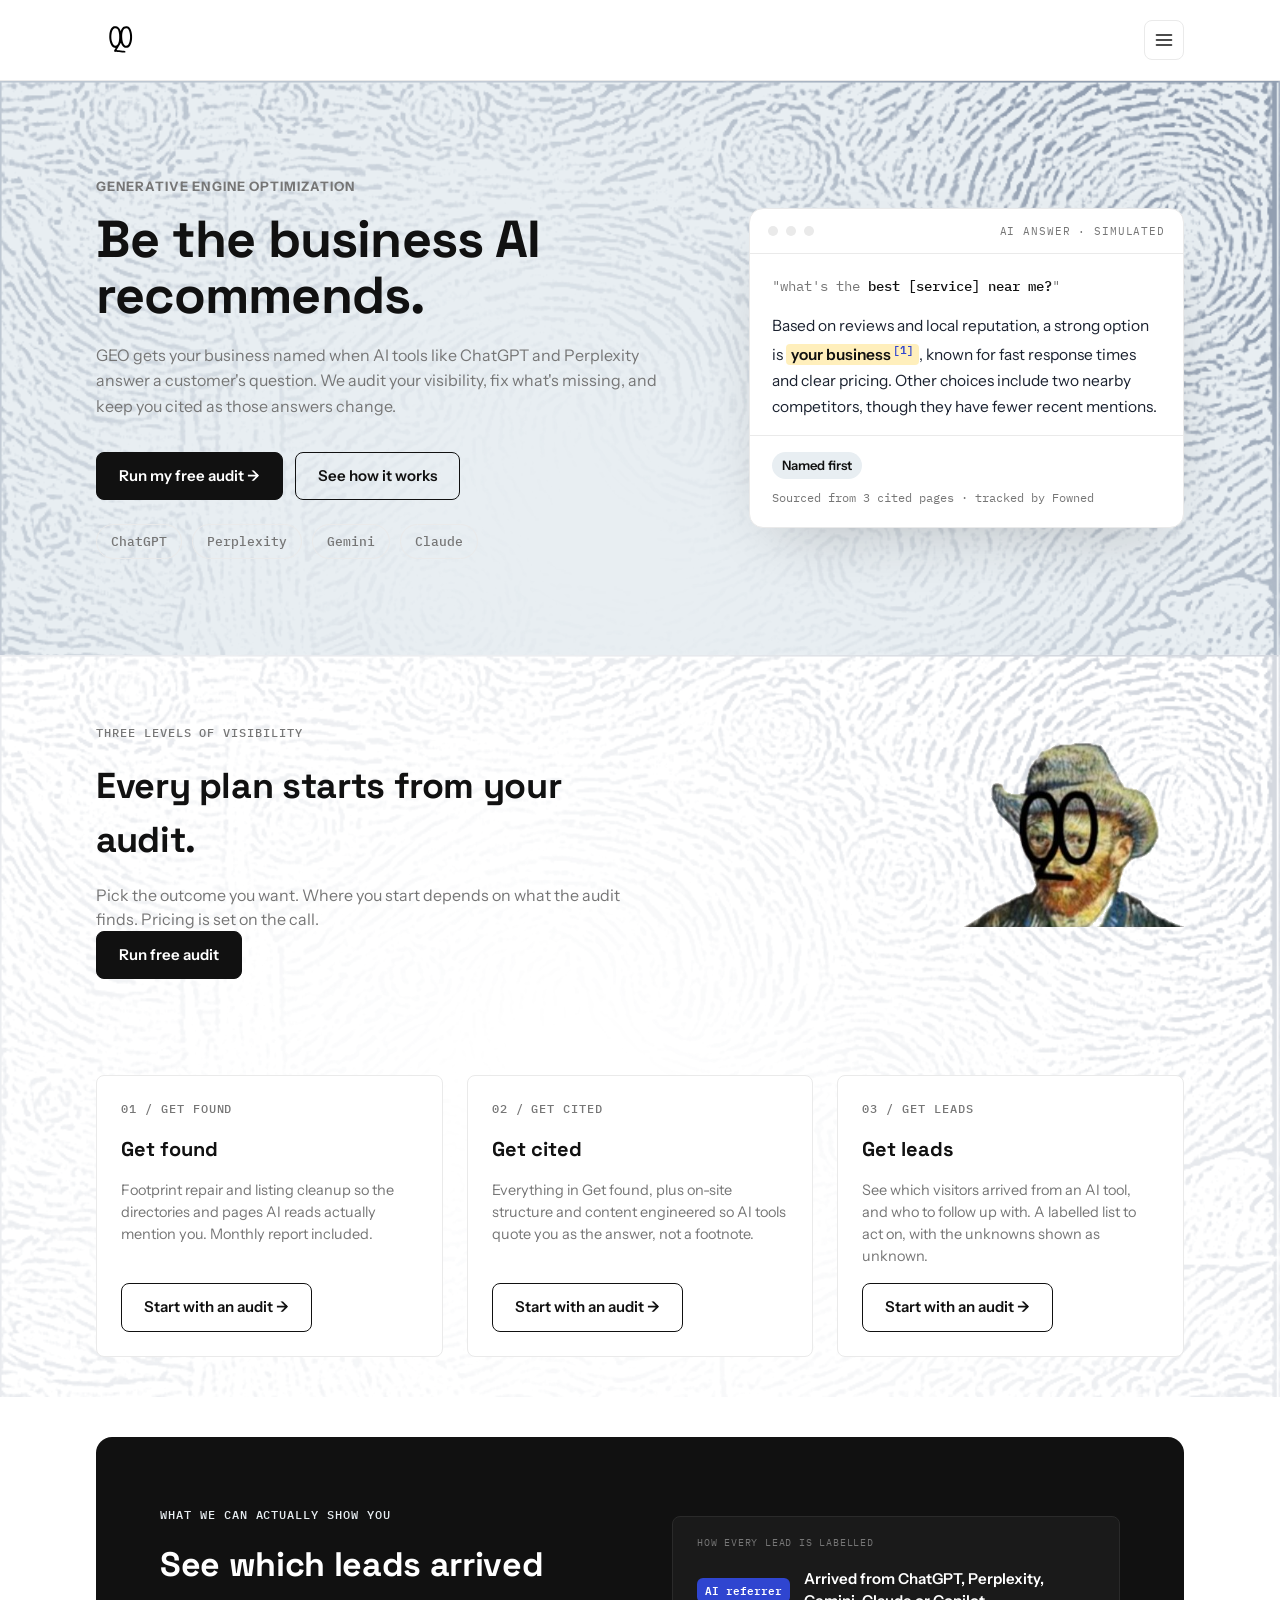
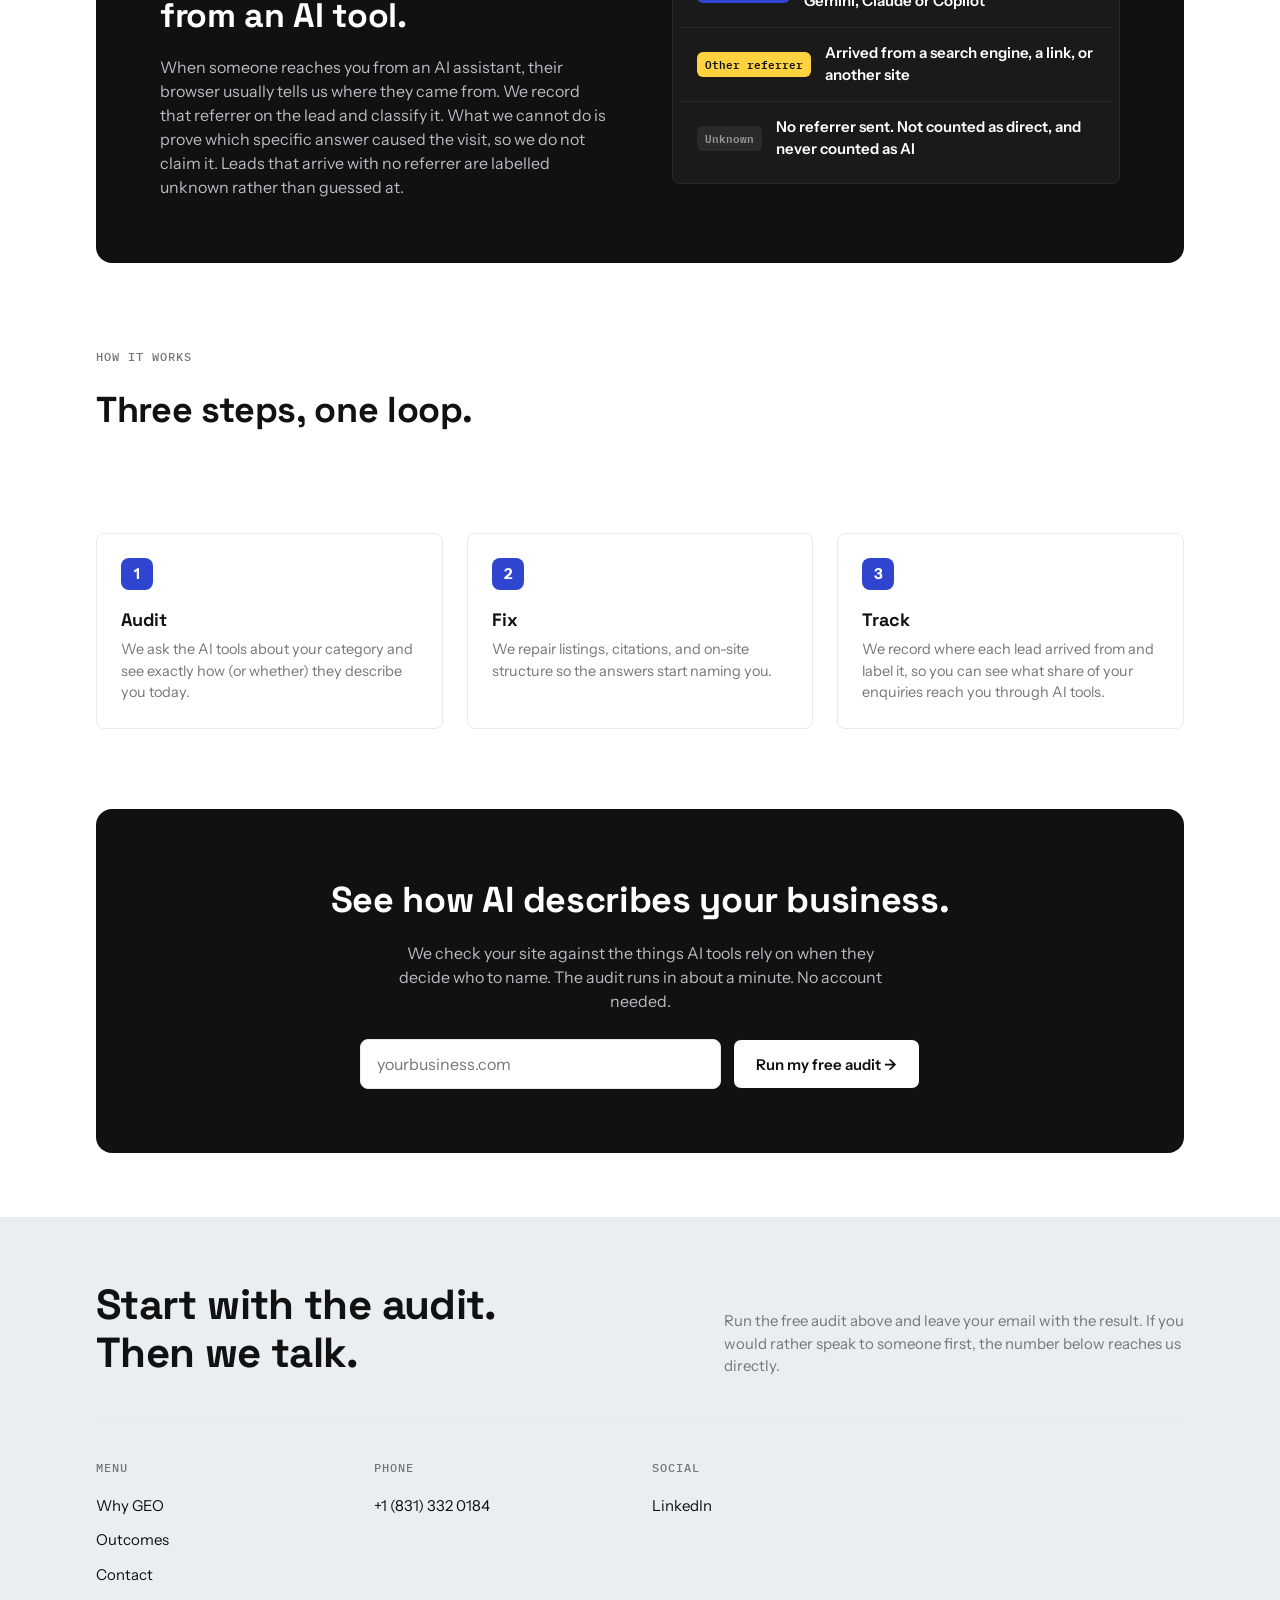
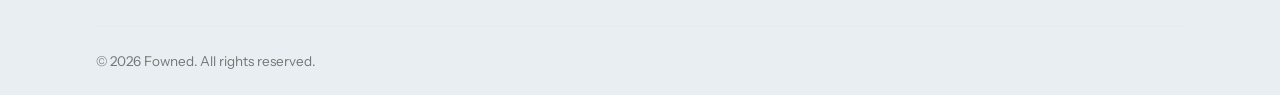
==== commit 3cbaa55f: "feat(fowned): close Phase A audit funnel and design system The canonical Fowned site that passed the" ====
--- a/index.html
+++ b/index.html
@@ -48,9 +48,10 @@
         <a href="#why">Why GEO</a>
         <a href="#how">How it works</a>
         <a href="#contact">Contact</a>
+        <a href="https://citability.dev/agency/fowned/prospects" id="signinLink">Sign in</a>
         <div class="menu-divider"></div>
         <a href="#audit" class="btn btn-secondary menu-btn-secondary" data-link="audit">Run free audit</a>
-        <a href="#" class="btn btn-primary menu-btn-primary" data-link="bookCall">Book a call</a>
+        <a href="#audit" class="btn btn-primary menu-btn-primary" data-link="bookCall">Book a call</a>
       </div>
     </div>
   </header>
@@ -100,15 +101,6 @@
 
   <!-- Everything else -->
 
-  <div class="cred">
-    <div class="container cred-in">
-      <span class="cred-label">Businesses getting named</span>
-      <div class="logo-slot">Client logo</div>
-      <div class="logo-slot">Client logo</div>
-      <div class="logo-slot">Client logo</div>
-      <div class="logo-slot">Client logo</div>
-    </div>
-  </div>
 
   <section id="tiers">
     <div class="container">
@@ -117,10 +109,7 @@
         <span class="label">Three levels of visibility</span>
         <h2>Every plan starts from your audit.</h2>
         <p class="sub">Pick the outcome you want. Where you start depends on what the audit finds. Pricing is set on the call.</p>
-        <form class="audit-inline" onsubmit="event.preventDefault();">
-          <input type="url" placeholder="Your website URL" required>
-          <button type="submit" class="btn btn-primary">Run free audit</button>
-        </form>
+        <a href="#audit" class="btn btn-primary">Run free audit</a>
       </div>
       <img src="images/fowned-portrait-transparent.png" alt="Fowned" class="tiers-portrait">
       <div class="tier-grid">
@@ -142,7 +131,7 @@
         <div class="tier-card">
           <span class="label">03 / Get leads</span>
           <h3>Get leads</h3>
-          <p>See which visitors arrived from an AI answer, and who to follow up with. Proof the work is paying, plus a list to act on.</p>
+          <p>See which visitors arrived from an AI tool, and who to follow up with. A labelled list to act on, with the unknowns shown as unknown.</p>
           <a href="#audit" class="btn btn-secondary">Start with an audit →</a>
         </div>
   
@@ -154,25 +143,23 @@
     <div class="container">
       <div class="feature">
         <div>
-          <span class="label feature-eyebrow">The part nobody else can show you</span>
-          <h2>Know which leads came from AI.</h2>
-          <p>Most GEO stops at "you're more visible now." We close the loop: every lead is tagged with the AI answer that sent them, so you can follow up while they're still deciding and prove the spend.</p>
+          <span class="label feature-eyebrow">What we can actually show you</span>
+          <h2>See which leads arrived from an AI tool.</h2>
+          <p>When someone reaches you from an AI assistant, their browser usually tells us where they came from. We record that referrer on the lead and classify it. What we cannot do is prove which specific answer caused the visit, so we do not claim it. Leads that arrive with no referrer are labelled unknown rather than guessed at.</p>
         </div>
         <div class="attr-card">
+          <span class="attr-legend">How every lead is labelled</span>
           <div class="attr-row">
-            <span class="attr-src">ChatGPT</span>
-            <span class="attr-name">New consult request</span>
-            <span class="attr-meta">2m ago</span>
+            <span class="attr-src">AI referrer</span>
+            <span class="attr-name">Arrived from ChatGPT, Perplexity, Gemini, Claude or Copilot</span>
           </div>
           <div class="attr-row">
-            <span class="attr-src attr-src-alt">Perplexity</span>
-            <span class="attr-name">Quote form started</span>
-            <span class="attr-meta">1h ago</span>
+            <span class="attr-src attr-src-alt">Other referrer</span>
+            <span class="attr-name">Arrived from a search engine, a link, or another site</span>
           </div>
           <div class="attr-row">
-            <span class="attr-src">ChatGPT</span>
-            <span class="attr-name">Called the office</span>
-            <span class="attr-meta">Today</span>
+            <span class="attr-src attr-src-muted">Unknown</span>
+            <span class="attr-name">No referrer sent. Not counted as direct, and never counted as AI</span>
           </div>
         </div>
       </div>
@@ -199,20 +186,7 @@
         <div class="step">
           <div class="step-num">3</div>
           <h3>Track</h3>
-          <p>We tag every lead that comes from an AI answer, so you see the work turn into booked calls.</p>
-        </div>
-      </div>
-    </div>
-  </section>
-
-  <section id="testimonial">
-    <div class="container">
-      <div class="quote">
-        <span class="quote-flag">Testimonial (placeholder)</span>
-        <blockquote>"Client quote 🔥"</blockquote>
-        <div class="quote-who">
-          <span class="avatar"></span>
-          <span><strong>Client name</strong>, Title · Company</span>
+          <p>We record where each lead arrived from and label it, so you can see what share of your enquiries reach you through AI tools.</p>
         </div>
       </div>
     </div>
@@ -222,8 +196,15 @@
     <div class="container">
       <div class="final-cta">
         <h2>See how AI describes your business.</h2>
-        <p>The audit is free and takes a few minutes to request. You'll see exactly where you stand before we talk.</p>
-        <a href="#" class="btn btn-primary">Run my free audit →</a>
+        <p>We check your site against the things AI tools rely on when they decide who to name. The audit runs in about a minute. No account needed.</p>
+
+        <form class="audit-form" id="auditForm" novalidate>
+          <label class="sr-only" for="auditUrl">Your website address</label>
+          <input type="text" id="auditUrl" name="url" placeholder="yourbusiness.com" autocomplete="url" required>
+          <button type="submit" class="btn btn-primary" id="auditSubmit">Run my free audit →</button>
+        </form>
+
+        <div class="audit-panel" id="auditPanel" hidden aria-live="polite"></div>
       </div>
     </div>
   </section>
@@ -232,11 +213,8 @@
   <div class="container">
 
     <div class="contact-top">
-      <h2>Stay updated with Fowned's latest GEO insights.</h2>
-      <form class="subscribe-form" onsubmit="event.preventDefault();">
-        <input type="email" placeholder="Enter your email" required>
-        <button type="submit" class="btn btn-primary">Subscribe now</button>
-      </form>
+      <h2>Start with the audit. Then we talk.</h2>
+      <p class="contact-sub">Run the free audit above and leave your email with the result. If you would rather speak to someone first, the number below reaches us directly.</p>
     </div>
 
     <div class="contact-grid">
@@ -248,11 +226,6 @@
       </div>
 
       <div class="contact-col">
-        <span class="label">Email</span>
-        <a href="mailto:placeholder@fowned.com" target="_blank" rel="noopener noreferrer">placeholder@fowned.com</a>
-      </div>
-
-      <div class="contact-col">
         <span class="label">Phone</span>
         <a href="tel:+18313320184" target="_blank" rel="noopener noreferrer">+1 (831) 332 0184</a>
       </div>
@@ -265,16 +238,12 @@
 
     <div class="contact-bottom">
       <span>© 2026 Fowned. All rights reserved.</span>
-      <div class="contact-legal">
-        <a href="#">Privacy Policy</a>
-        <span>|</span>
-        <a href="#">Terms of Service</a>
-      </div>
     </div>
 
   </div>
 </footer>
 
 <script src="js/main.js"></script>
+<script src="js/audit.js"></script>
 </body>
 </html>
--- a/css/style.css
+++ b/css/style.css
@@ -997,4 +997,207 @@
     .contact-grid {
       grid-template-columns: 1fr 1fr;
     }
-  }+  }
+  /* ── Phase A: audit funnel ───────────────────────────────────────────────
+     Reuses the existing tokens only. No new palette, no new type scale. */
+
+  .sr-only {
+    position: absolute;
+    width: 1px; height: 1px;
+    padding: 0; margin: -1px;
+    overflow: hidden;
+    clip: rect(0 0 0 0);
+    white-space: nowrap;
+    border: 0;
+  }
+
+  /* legend for the attribution label key */
+  .attr-legend {
+    display: block;
+    font-family: var(--font-mono);
+    font-size: 10px;
+    letter-spacing: 0.08em;
+    text-transform: uppercase;
+    color: var(--color-gray);
+    padding: 10px 16px 4px;
+  }
+
+  /* the "no referrer" class must not read as an achievement */
+  .attr-src-muted {
+    background: #2a2a2a;
+    color: #9a9a9a;
+  }
+
+  .audit-form {
+    display: flex;
+    gap: 12px;
+    max-width: 560px;
+    margin: var(--space-sm) auto 0;
+  }
+
+  .audit-form input {
+    flex: 1;
+    font-family: var(--font-sans);
+    font-size: 16px;
+    padding: 14px 16px;
+    border: 1px solid var(--color-hairline);
+    border-radius: var(--radius);
+    background: var(--color-white);
+    color: var(--color-black);
+  }
+
+  .audit-form input:focus-visible,
+  .audit-lead input:focus-visible {
+    outline: 2px solid var(--color-indigo);
+    outline-offset: 2px;
+  }
+
+  .audit-form .btn { white-space: nowrap; }
+
+  @media (max-width: 640px) {
+    .audit-form { flex-direction: column; }
+  }
+
+  .audit-panel {
+    max-width: 560px;
+    margin: var(--space-sm) auto 0;
+    text-align: left;
+  }
+
+  .audit-notice,
+  .audit-result {
+    background: var(--color-white);
+    /* the panel mounts inside .final-cta, which sets color:white for the black
+       band. A card that flips the background owes an explicit foreground in the
+       same rule, or its unstyled children inherit white and vanish. */
+    color: var(--color-black);
+    border: 1px solid var(--color-hairline);
+    border-radius: var(--radius);
+    padding: var(--space-sm);
+  }
+
+  .audit-notice-title {
+    font-family: var(--font-display);
+    font-size: 18px;
+    margin-bottom: 6px;
+  }
+
+  .audit-notice-body { color: var(--color-gray); font-size: 15px; }
+
+  /* a failure must look like a failure, not like a neutral note */
+  .audit-panel[data-state="FAILED"] .audit-notice,
+  .audit-panel[data-state="INVALID_DOMAIN"] .audit-notice,
+  .audit-panel[data-state="RATE_LIMITED"] .audit-notice {
+    border-left: 3px solid var(--color-indigo);
+  }
+
+  .audit-result-head {
+    display: flex;
+    align-items: center;
+    gap: 12px;
+    flex-wrap: wrap;
+    margin-bottom: 10px;
+  }
+
+  .audit-health {
+    font-family: var(--font-mono);
+    font-size: 11px;
+    font-weight: 600;
+    text-transform: uppercase;
+    letter-spacing: 0.06em;
+    border-radius: 6px;
+    padding: 5px 9px;
+  }
+
+  .audit-health-CRITICAL  { background: var(--color-black);     color: var(--color-white); }
+  .audit-health-NEEDS_WORK{ background: var(--color-highlight); color: var(--color-black); }
+  .audit-health-HEALTHY   { background: var(--color-indigo);    color: var(--color-white); }
+
+  .audit-score {
+    font-family: var(--font-mono);
+    font-size: 13px;
+    color: var(--color-gray);
+  }
+
+  .audit-health-line { font-size: 16px; margin-bottom: 8px; }
+
+  .audit-scanned {
+    font-family: var(--font-mono);
+    font-size: 12px;
+    color: var(--color-gray);
+    margin-bottom: var(--space-xs);
+  }
+
+  /* unmeasured checks get their own visible line: not a score, not a failure */
+  .audit-partial {
+    font-size: 13px;
+    color: var(--color-gray);
+    background: var(--color-blush);
+    border-radius: var(--radius);
+    padding: 12px 14px;
+    margin-bottom: var(--space-xs);
+  }
+
+  .audit-findings-head {
+    font-size: 13px;
+    font-weight: 600;
+    margin-bottom: 8px;
+  }
+
+  .audit-findings { list-style: none; margin-bottom: var(--space-sm); }
+
+  .audit-finding {
+    display: flex;
+    gap: 10px;
+    align-items: flex-start;
+    font-size: 15px;
+    padding: 7px 0;
+    border-bottom: 1px solid var(--color-hairline);
+  }
+
+  .audit-finding-mark { font-weight: 700; line-height: 1.35; }
+  .audit-finding.is-fail .audit-finding-mark { color: var(--color-indigo); }
+  .audit-finding.is-pass .audit-finding-mark { color: var(--color-gray); }
+
+  .audit-gate {
+    border-top: 1px solid var(--color-hairline);
+    padding-top: var(--space-xs);
+  }
+
+  .audit-gate h4 {
+    font-family: var(--font-display);
+    font-size: 17px;
+    margin-bottom: 4px;
+  }
+
+  .audit-gate p { font-size: 14px; color: var(--color-gray); margin-bottom: 14px; }
+
+  .audit-lead { display: flex; gap: 10px; }
+
+  .audit-lead input {
+    flex: 1;
+    font-family: var(--font-sans);
+    font-size: 15px;
+    padding: 12px 14px;
+    border: 1px solid var(--color-hairline);
+    border-radius: var(--radius);
+  }
+
+  @media (max-width: 640px) {
+    .audit-lead { flex-direction: column; }
+  }
+
+  .audit-lead-msg {
+    font-size: 14px;
+    margin-top: 12px;
+    color: var(--color-black);
+  }
+
+  .audit-lead-msg:empty { margin-top: 0; }
+
+  .contact-sub {
+    color: var(--color-gray);
+    font-size: 15px;
+    margin-top: 10px;
+    max-width: 46ch;
+  }
